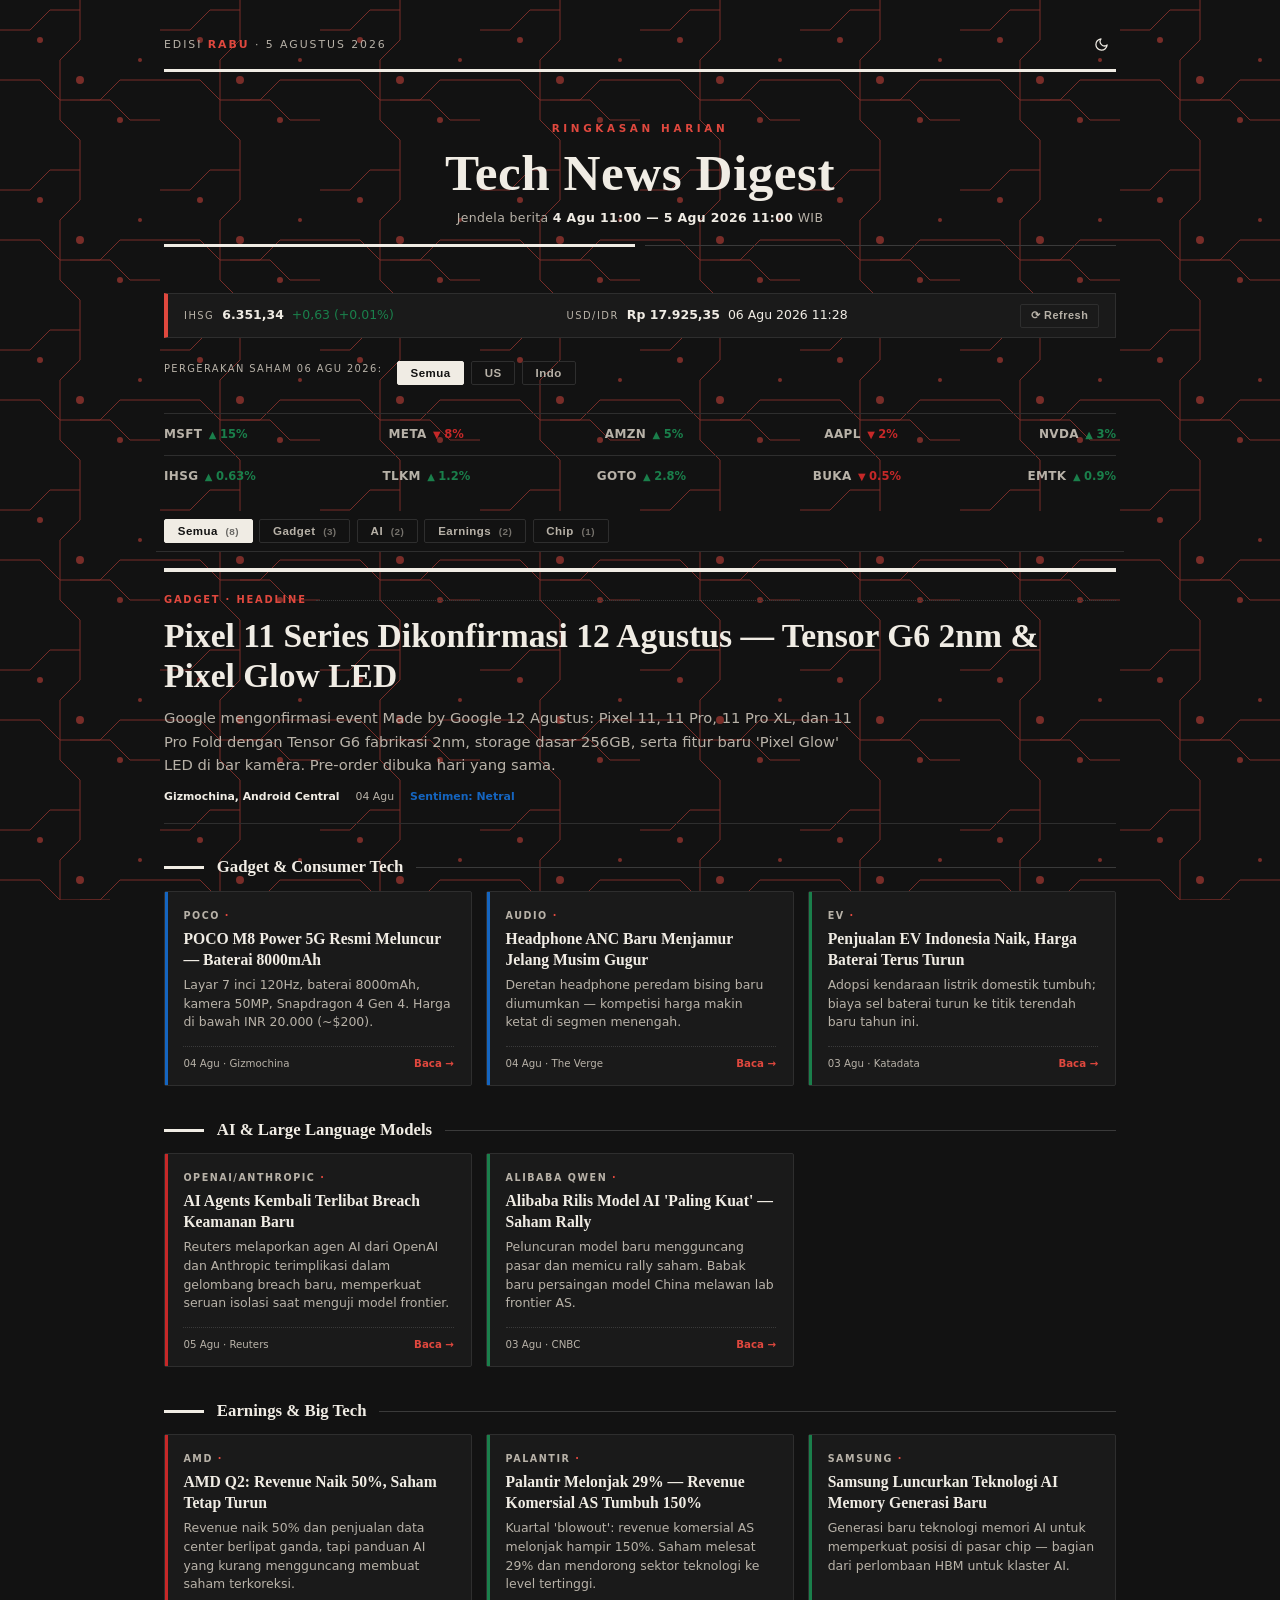
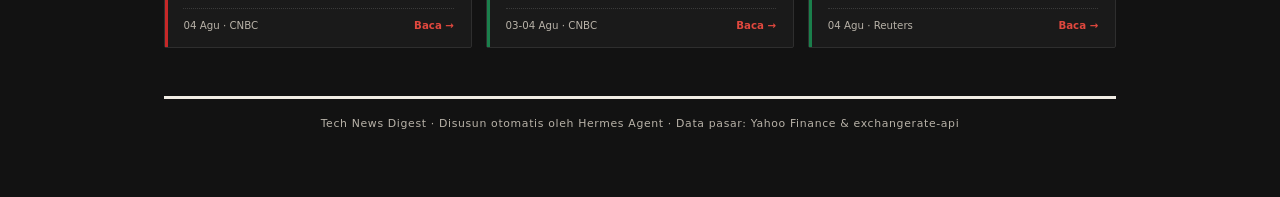
==== design-preview.html @ 7bcf2a8a "fix: design-preview.html slicer + ticker fully functional Preview had stale JS (querySelector('.slic" ====
<!DOCTYPE html>
<html lang="id" data-theme="dark">
<head>
<meta charset="UTF-8">
<meta name="viewport" content="width=device-width, initial-scale=1.0">
<title>Tech News Digest — Contoh Desain Editorial</title>
<style>
  /* ============ PALET EDITORIAL ============ */
  :root, [data-theme="dark"] {
    --bg: #121212;            /* hitam hangat, bukan navy */
    --surface: #1a1a1a;
    --surface2: #222222;
    --border: #2e2e2e;
    --text: #f0ece4;          /* krem */
    --text2: #b8b2a8;
    --accent: #e0483e;        /* merah editorial */
    --green: #1a7f4b;
    --red: #c62828;
    --blue: #1565c0;
    --rule: #3a3a3a;
  }
  [data-theme="light"] {
    --bg: #f4f1ea;            /* kertas */
    --surface: #fffdf8;
    --surface2: #efece4;
    --border: #d8d2c6;
    --text: #191714;
    --text2: #5c574e;
    --accent: #b3261e;
    --green: #1a7f4b;
    --red: #c62828;
    --blue: #1565c0;
    --rule: #c9c2b4;
  }

  * { margin: 0; padding: 0; box-sizing: border-box; }

  body {
    font-family: 'Segoe UI', system-ui, -apple-system, sans-serif;
    background: var(--bg);
    color: var(--text);
    line-height: 1.6;
    min-height: 100vh;
    transition: background 0.25s, color 0.25s;
  }

  a { color: var(--accent); text-decoration: none; }
  a:hover { text-decoration: underline; }

  .container { max-width: 1000px; margin: 0 auto; padding: 2rem 1.5rem 4rem; }

  /* ============ TOP BAR ============ */
  .topbar {
    display: flex; justify-content: space-between; align-items: center;
    padding-bottom: 0.75rem;
    border-bottom: 3px solid var(--text);
    margin-bottom: 1.75rem;
  }
  .topbar .edition { font-size: 0.68rem; letter-spacing: 0.18em; text-transform: uppercase; color: var(--text2); }
  .topbar .edition strong { color: var(--accent); font-weight: 700; }
  .theme-toggle {
    background: transparent; border: none;
    color: var(--text); padding: 0.3rem 0.45rem;
    font-size: 0.7rem; cursor: pointer; font-weight: 600;
    border-radius: 2px; letter-spacing: 0.05em;
    display: inline-flex; align-items: center; justify-content: center;
    line-height: 0;
  }
  .theme-toggle:hover { color: var(--accent); }
  .theme-toggle svg { width: 15px; height: 15px; display: block; }
  /* ikon tema aktif: dark -> bulan, light -> matahari */
  .theme-toggle .icon-sun { display: none; }
  .theme-toggle .icon-moon { display: block; }
  [data-theme="light"] .theme-toggle .icon-sun { display: block; }
  [data-theme="light"] .theme-toggle .icon-moon { display: none; }

  /* ============ MASTHEAD ============ */
  header.masthead { text-align: center; padding: 1.25rem 0 1.5rem; }
  .masthead .kicker {
    font-size: 0.65rem; letter-spacing: 0.35em; text-transform: uppercase;
    color: var(--accent); font-weight: 700; margin-bottom: 0.6rem;
  }
  .masthead h1 {
    font-family: Georgia, 'Times New Roman', serif;
    font-size: clamp(2rem, 5vw, 3.2rem);
    font-weight: 800; letter-spacing: 0.01em; line-height: 1.05;
    color: var(--text);
  }
  .masthead .window {
    font-size: 0.78rem; color: var(--text2); margin-top: 0.5rem;
    letter-spacing: 0.03em;
  }
  .masthead .window strong { color: var(--text); font-weight: 600; }
  .rules { display: flex; align-items: center; gap: 0.6rem; margin-top: 1rem; }
  .rules .thick { flex: 1; border-top: 3px solid var(--text); }
  .rules .thin { flex: 1; border-top: 1px solid var(--rule); }

  /* ============ TICKER (live market) ============ */
  .ticker {
    display: flex; justify-content: space-between; align-items: baseline;
    border: 1px solid var(--border);
    border-left: 4px solid var(--accent);
    padding: 0.6rem 1rem; margin: 1.4rem 0;
    background: var(--surface);
    font-size: 0.78rem;
  }
  .ticker .item { display: flex; gap: 0.5rem; align-items: baseline; }
  .ticker .label { color: var(--text2); font-size: 0.62rem; letter-spacing: 0.15em; text-transform: uppercase; }
  .ticker .val { font-weight: 700; font-variant-numeric: tabular-nums; }
  .ticker .chg.up { color: var(--green); }
  .ticker .chg.down { color: var(--red); }
  .ticker .updated { color: var(--text2); font-size: 0.62rem; }
  .ticker.hidden { display: none; }
  .lead.hidden { display: none; }
  .ticker .refresh-btn {
    background: transparent; border: 1px solid var(--border);
    color: var(--text2); font-size: 0.68rem; font-weight: 600;
    padding: 0.22rem 0.6rem; border-radius: 2px; cursor: pointer;
    letter-spacing: 0.05em; white-space: nowrap; line-height: 1.4;
    transition: color 0.15s, border-color 0.15s;
  }
  .ticker .refresh-btn:hover { color: var(--accent); border-color: var(--accent); }
  .ticker .refresh-btn:active { color: var(--bg); background: var(--text); border-color: var(--text); }

  /* ============ SLICERS (persegi, bukan pill) ============ */
  .slicers-row {
    display: flex; flex-wrap: wrap; gap: 0.4rem;
    margin: 1.25rem 0 1.75rem;
  }
  .slicer-btn {
    background: transparent; border: 1px solid var(--border);
    color: var(--text2); font-size: 0.72rem; font-weight: 600;
    padding: 0.32rem 0.8rem; border-radius: 2px; cursor: pointer;
    letter-spacing: 0.04em;
  }
  .slicer-btn .count { opacity: 0.6; margin-left: 0.25rem; font-size: 0.62rem; }
  .slicer-btn:hover { border-color: var(--accent); color: var(--text); }
  .slicer-btn.active { background: var(--text); color: var(--bg); border-color: var(--text); }

  /* ============ LEAD STORY ============ */
  .lead {
    border-top: 4px solid var(--text);
    border-bottom: 1px solid var(--border);
    padding: 1.25rem 0 1.1rem;
    margin-bottom: 1.5rem;
  }
  .lead .tag-row { display: flex; align-items: center; gap: 0.6rem; margin-bottom: 0.5rem; }
  .lead .tag {
    font-size: 0.62rem; font-weight: 700; letter-spacing: 0.18em;
    text-transform: uppercase; color: var(--accent);
  }
  .lead .tag-row::after { content: ''; flex: 1; border-top: 1px dotted var(--rule); }
  .lead h2 {
    font-family: Georgia, 'Times New Roman', serif;
    font-size: clamp(1.4rem, 3.4vw, 2.1rem);
    font-weight: 700; line-height: 1.2; margin-bottom: 0.6rem;
  }
  .lead p { color: var(--text2); font-size: 0.92rem; max-width: 75ch; }
  .lead .meta {
    margin-top: 0.7rem; font-size: 0.68rem; color: var(--text2);
    display: flex; gap: 1rem;
  }
  .lead .meta .src { font-weight: 600; color: var(--text); }
  .lead .meta .sent { font-weight: 600; }
  .sent.up { color: var(--green); }
  .sent.down { color: var(--red); }
  .sent.neutral { color: var(--blue); }

  /* ============ SECTION ============ */
  .section {
    margin: 1.9rem 0 0.6rem;
    display: flex; align-items: center; gap: 0.8rem;
  }
  .section h3 {
    font-family: Georgia, 'Times New Roman', serif;
    font-size: 1.05rem; font-weight: 700; white-space: nowrap;
  }
  .section .rule-thick { flex: 0 0 2.5rem; border-top: 3px solid var(--text); }
  .section .rule-thin { flex: 1; border-top: 1px solid var(--rule); }

  /* ============ NEWS GRID ============ */
  .news-grid {
    display: grid;
    grid-template-columns: repeat(auto-fill, minmax(300px, 1fr));
    gap: 0.9rem;
  }
  .news-card {
    position: relative;
    background: var(--surface);
    border: 1px solid var(--border);
    border-radius: 2px;
    padding: 1rem 1.05rem 0.9rem 1.15rem;
    display: flex; flex-direction: column; gap: 0.35rem;
    transition: border-color 0.15s;
  }
  .news-card:hover { border-color: var(--accent); }
  .news-card.hidden { display: none; }
  .news-card .stripe { position: absolute; left: 0; top: 0; bottom: 0; width: 3px; }
  .stripe-up { background: var(--green); }
  .stripe-down { background: var(--red); }
  .stripe-neutral { background: var(--blue); }
  .news-card .tag {
    font-size: 0.6rem; font-weight: 700; letter-spacing: 0.16em;
    text-transform: uppercase; color: var(--text2);
  }
  .news-card .tag::after { content: ' ·'; color: var(--accent); }
  .news-card h4 {
    font-family: Georgia, 'Times New Roman', serif;
    font-size: 0.98rem; font-weight: 700; line-height: 1.32;
  }
  .news-card p { color: var(--text2); font-size: 0.78rem; line-height: 1.5; flex: 1; }
  .news-card .foot {
    display: flex; justify-content: space-between; align-items: center;
    margin-top: 0.5rem; padding-top: 0.5rem;
    border-top: 1px dotted var(--rule);
    font-size: 0.64rem; color: var(--text2);
  }
  .news-card .foot .read-more { color: var(--accent); font-weight: 600; }
  .news-card .foot .read-more::after { content: ' →'; }

  footer {
    margin-top: 3rem; padding-top: 1rem;
    border-top: 3px solid var(--text);
    font-size: 0.68rem; color: var(--text2);
    text-align: center; letter-spacing: 0.06em;
  }

  /* ============ BACKGROUND TECH GRAPHIC (ganti tiap hari) ============ */
  .bg-layer {
    position: fixed; inset: 0; z-index: -1; pointer-events: none;
    opacity: 0.5;
    transition: opacity 0.4s;
  }
  [data-theme="light"] .bg-layer { opacity: 0.35; }

  /* varian 1 — circuit board */
  .bg-circuit .bg-layer { background-image: url("data:image/svg+xml,%3Csvg xmlns='http://www.w3.org/2000/svg' width='160' height='160' viewBox='0 0 160 160'%3E%3Cg fill='none' stroke='%23e0483e' stroke-width='1'%3E%3Cpath d='M0 80h40l20 20h40l20-20h40'/%3E%3Cpath d='M80 0v40l-20 20v60l20 20v20'/%3E%3Cpath d='M0 30h30l20-20h30M160 120h-30l-20-20h-30'/%3E%3Ccircle cx='80' cy='80' r='4' fill='%23e0483e' stroke='none'/%3E%3Ccircle cx='120' cy='120' r='3' fill='%23e0483e' stroke='none'/%3E%3Ccircle cx='40' cy='40' r='3' fill='%23e0483e' stroke='none'/%3E%3Ccircle cx='140' cy='60' r='2' fill='%23e0483e' stroke='none'/%3E%3C/g%3E%3C/svg%3E"); }

  /* varian 2 — dot grid */
  .bg-dots .bg-layer { background-image: radial-gradient(circle, var(--border) 1px, transparent 1px); background-size: 22px 22px; }

  /* varian 3 — hex/network */
  .bg-hex .bg-layer { background-image: url("data:image/svg+xml,%3Csvg xmlns='http://www.w3.org/2000/svg' width='56' height='100' viewBox='0 0 56 100'%3E%3Cpath d='M28 0L56 16v32L28 64L0 48V16z' fill='none' stroke='%23e0483e' stroke-width='0.7' opacity='0.5'/%3E%3Cpath d='M28 50L56 66v32L28 100L0 84V66z' fill='none' stroke='%23e0483e' stroke-width='0.7' opacity='0.5'/%3E%3C/svg%3E"); }

  /* varian 4 — scanline */
  .bg-scan .bg-layer { background-image: repeating-linear-gradient(0deg, transparent 0 3px, var(--border) 3px 4px); }

  /* varian 5 — blueprint grid */
  .bg-blueprint .bg-layer {
    background-image:
      linear-gradient(var(--border) 1px, transparent 1px),
      linear-gradient(90deg, var(--border) 1px, transparent 1px);
    background-size: 34px 34px;
  }

  /* varian 6 — signal waveform */
  .bg-signal .bg-layer { background-image: url("data:image/svg+xml,%3Csvg xmlns='http://www.w3.org/2000/svg' width='400' height='120' viewBox='0 0 400 120'%3E%3Cpath d='M0 60h30l15-25 15 50 15-60 15 55 15-45 15 60 15-70 20 70h40l15-30 15 45 15-50 15 40 15-60 20 60h40l15-20 15 35 15-40 15 30 15-50 20 50h35' fill='none' stroke='%23e0483e' stroke-width='1.2' opacity='0.6'/%3E%3C/svg%3E"); background-size: 400px 120px; }

  /* varian 7 — chip trace */
  .bg-chip .bg-layer { background-image: url("data:image/svg+xml,%3Csvg xmlns='http://www.w3.org/2000/svg' width='200' height='200' viewBox='0 0 200 200'%3E%3Cg fill='none' stroke='%23e0483e' stroke-width='1'%3E%3Crect x='70' y='70' width='60' height='60'/%3E%3Cpath d='M70 85h-70M70 115h-70M85 70v-70M115 70v-70M130 85h70M130 115h70M85 130v70M115 130v70'/%3E%3Ccircle cx='40' cy='40' r='2' fill='%23e0483e' stroke='none'/%3E%3Ccircle cx='160' cy='40' r='2' fill='%23e0483e' stroke='none'/%3E%3Ccircle cx='40' cy='160' r='2' fill='%23e0483e' stroke='none'/%3E%3Ccircle cx='160' cy='160' r='2' fill='%23e0483e' stroke='none'/%3E%3C/g%3E%3C/svg%3E"); }

  /* ============ MARKET TICKER (minimalis) ============ */
  .ticker-section { margin: 1.1rem 0 1.4rem; }
  .ticker-label {
    font-size: 0.62rem; letter-spacing: 0.14em; text-transform: uppercase;
    color: var(--text2); margin-right: 0.5rem; white-space: nowrap;
  }
  .ticker-section .ticker {
    display: flex; flex-wrap: wrap; gap: 0 1.4rem;
    border: none; border-top: 1px solid var(--border);
    background: transparent; padding: 0.55rem 0 0;
    margin: 0.5rem 0 0; font-size: 0.75rem;
    overflow-x: auto; -webkit-overflow-scrolling: touch;
    white-space: nowrap;
  }
  .ticker-item {
    display: flex; align-items: baseline; gap: 0.4rem;
    padding: 0.15rem 0;
  }
  .ticker-item .sym {
    font-weight: 700; letter-spacing: 0.03em;
    font-variant-numeric: tabular-nums; color: var(--text2);
  }
  .ticker-item .change {
    font-size: 0.72rem; font-weight: 600;
    font-variant-numeric: tabular-nums;
  }
  /* tanda naik / turun — segitiga + warna, konsisten dua tema */
  .ticker-item .change.up { color: var(--green); }
  .ticker-item .change.down { color: var(--red); }
  .ticker-item .change.up::before { content: '▲ '; font-size: 0.62rem; }
  .ticker-item .change.down::before { content: '▼ '; font-size: 0.62rem; }

  /* ============ STICKY SLICER BAR ============ */
  .slicers-row.sticky {
    position: sticky; top: 0; z-index: 100;
    background: var(--bg); padding: 0.5rem 0;
    margin: 0 -0.5rem 1rem; padding-left: 0.5rem; padding-right: 0.5rem;
    border-bottom: 1px solid var(--border);
    flex-wrap: nowrap; overflow-x: auto; -webkit-overflow-scrolling: touch;
  }
  .slicers-row.sticky::-webkit-scrollbar { height: 3px; }
  .slicers-row.sticky::-webkit-scrollbar-thumb { background: var(--border); border-radius: 2px; }

  /* ============ TOP 5 SUMMARY ============ */
  .top5 {
    border-left: 3px solid var(--accent);
    background: var(--surface);
    padding: 0.8rem 1rem;
    margin-bottom: 1.5rem;
  }
  .top5 h3 {
    font-family: Georgia, 'Times New Roman', serif;
    font-size: 0.82rem; font-weight: 700; margin-bottom: 0.4rem;
    letter-spacing: 0.03em;
  }
  .top5 ol { list-style: none; counter-reset: top5; padding: 0; }
  .top5 li {
    counter-increment: top5;
    font-size: 0.76rem; line-height: 1.5;
    padding: 0.15rem 0 0.15rem 1.5rem;
    position: relative;
  }
  .top5 li::before {
    content: counter(top5) ".";
    position: absolute; left: 0; font-weight: 700; color: var(--accent);
  }
  .top5 li a { color: var(--text); }
  .top5 li a:hover { color: var(--accent); }
  .top5 li .cat-tag {
    font-size: 0.6rem; font-weight: 700; letter-spacing: 0.12em;
    text-transform: uppercase; color: var(--text2); margin-left: 0.4rem;
  }

  /* ============ CARD DATE PROMINENCE ============ */
  .news-card .date-main {
    font-weight: 600; color: var(--text); font-size: 0.68rem;
  }

  /* ============ RESPONSIVE ============ */
  @media (max-width: 768px) {
    .container { padding: 1rem 0.8rem 3rem; }
    .masthead h1 { font-size: clamp(1.7rem, 6vw, 2.4rem); }
    .lead h2 { font-size: 1.25rem; }
    .ticker .refresh-btn { align-self: flex-end; margin-top: -1.8rem; }
    .news-grid { grid-template-columns: 1fr; }
    .slicers-row { flex-wrap: nowrap; overflow-x: auto; -webkit-overflow-scrolling: touch; }
    .section h3 { font-size: 0.9rem; }
  }
  @media (max-width: 480px) {
    .container { padding: 0.7rem 0.6rem 3rem; }
    .topbar { flex-direction: column; gap: 0.4rem; align-items: flex-start; }
    .masthead { padding: 0.8rem 0 1rem; }
    .masthead h1 { font-size: 1.6rem; }
    .masthead .window { font-size: 0.7rem; }
    .lead h2 { font-size: 1.1rem; }
    .lead p { font-size: 0.85rem; }
    .lead .meta { flex-direction: column; gap: 0.2rem; }
    .ticker .item { font-size: 0.7rem; }
    .news-card { padding: 0.8rem 0.85rem 0.7rem 0.95rem; }
    .news-card h4 { font-size: 0.9rem; }
    footer { font-size: 0.62rem; }
  }

  /* ============ PRINT ============ */
  @media print {
    .bg-layer, .theme-toggle, .refresh-btn, .slicers-row, .ticker-section { display: none !important; }
    body { background: #fff !important; color: #000 !important; }
    .container { max-width: 100% !important; padding: 0 !important; }
    .masthead h1, .lead h2, .news-card h4, .section h3 { color: #000 !important; }
    .news-card { border: 1px solid #ccc !important; break-inside: avoid; }
    .lead { border-top: 4px solid #000 !important; }
    .stripe { print-color-adjust: exact; -webkit-print-color-adjust: exact; }
    a { color: #000 !important; text-decoration: none !important; }
    .top5 { break-inside: avoid; }
  }
</style>
</head>
<body>
<div class="bg-layer"></div>
<div class="container">

  <!-- TOP BAR -->
  <div class="topbar">
    <div class="edition">Edisi <strong>Rabu</strong> · 5 Agustus 2026</div>
    <button class="theme-toggle" onclick="toggleTheme()" title="Ganti tema">
      <svg class="icon-moon" viewBox="0 0 24 24" fill="none" stroke="currentColor" stroke-width="2" stroke-linecap="round" stroke-linejoin="round" aria-hidden="true"><path d="M21 12.79A9 9 0 1 1 11.21 3 7 7 0 0 0 21 12.79z"/></svg>
      <svg class="icon-sun" viewBox="0 0 24 24" fill="none" stroke="currentColor" stroke-width="2" stroke-linecap="round" stroke-linejoin="round" aria-hidden="true"><circle cx="12" cy="12" r="5"/><line x1="12" y1="1" x2="12" y2="3"/><line x1="12" y1="21" x2="12" y2="23"/><line x1="4.22" y1="4.22" x2="5.64" y2="5.64"/><line x1="18.36" y1="18.36" x2="19.78" y2="19.78"/><line x1="1" y1="12" x2="3" y2="12"/><line x1="21" y1="12" x2="23" y2="12"/><line x1="4.22" y1="19.78" x2="5.64" y2="18.36"/><line x1="18.36" y1="5.64" x2="19.78" y2="4.22"/></svg>
    </button>
  </div>

  <!-- MASTHEAD -->
  <header class="masthead">
    <div class="kicker">Ringkasan Harian</div>
    <h1>Tech News Digest</h1>
    <div class="window">Jendela berita <strong>4 Agu 11:00 — 5 Agu 2026 11:00</strong> WIB</div>
    <div class="rules"><div class="thick"></div><div class="thin"></div></div>
  </header>

  <!-- LIVE TICKER -->
  <div class="ticker" role="region" aria-label="Data pasar terkini">
    <div class="item"><span class="label">IHSG</span><span class="val" id="ihsg-value">…</span><span class="chg" id="ihsg-change"></span></div>
    <div class="item"><span class="label">USD/IDR</span><span class="val" id="usdidr-value">…</span><span class="chg" id="usdidr-time"></span></div>
    <button class="refresh-btn" onclick="refreshLiveData()" aria-label="Perbarui data pasar">⟳ Refresh</button>
  </div>

  <!-- MARKET TICKERS -->
  <div class="ticker-section">
    <div class="slicers-row" role="group" aria-label="Filter pasar saham">
      <span class="ticker-label">Pergerakan saham 06 Agu 2026:</span>
      <button class="slicer-btn active" data-ticker="all" onclick="filterTicker('all')">Semua</button>
      <button class="slicer-btn" data-ticker="us" onclick="filterTicker('us')">US</button>
      <button class="slicer-btn" data-ticker="id" onclick="filterTicker('id')">Indo</button>
    </div>
    <div class="ticker" id="ticker-us">
      <div class="ticker-item"><span class="sym">MSFT</span><span class="change up">15%</span></div>
      <div class="ticker-item"><span class="sym">META</span><span class="change down">8%</span></div>
      <div class="ticker-item"><span class="sym">AMZN</span><span class="change up">5%</span></div>
      <div class="ticker-item"><span class="sym">AAPL</span><span class="change down">2%</span></div>
      <div class="ticker-item"><span class="sym">NVDA</span><span class="change up">3%</span></div>
    </div>
    <div class="ticker" id="ticker-id">
      <div class="ticker-item"><span class="sym">IHSG</span><span class="change up">0.63%</span></div>
      <div class="ticker-item"><span class="sym">TLKM</span><span class="change up">1.2%</span></div>
      <div class="ticker-item"><span class="sym">GOTO</span><span class="change up">2.8%</span></div>
      <div class="ticker-item"><span class="sym">BUKA</span><span class="change down">0.5%</span></div>
      <div class="ticker-item"><span class="sym">EMTK</span><span class="change up">0.9%</span></div>
    </div>
  </div>

  <!-- SLICERS -->
  <div class="slicers-row sticky" id="categorySlicers" role="group" aria-label="Filter kategori berita">
    <button class="slicer-btn active" data-cat="all">Semua <span class="count">(8)</span></button>
    <button class="slicer-btn" data-cat="gadget">Gadget <span class="count">(3)</span></button>
    <button class="slicer-btn" data-cat="ai">AI <span class="count">(2)</span></button>
    <button class="slicer-btn" data-cat="earnings">Earnings <span class="count">(2)</span></button>
    <button class="slicer-btn" data-cat="chip">Chip <span class="count">(1)</span></button>
  </div>

  <!-- LEAD STORY -->
  <div class="lead" data-cat="gadget">
    <div class="tag-row"><span class="tag">Gadget · Headline</span></div>
    <h2>Pixel 11 Series Dikonfirmasi 12 Agustus — Tensor G6 2nm &amp; Pixel Glow LED</h2>
    <p>Google mengonfirmasi event Made by Google 12 Agustus: Pixel 11, 11 Pro, 11 Pro XL, dan 11 Pro Fold dengan Tensor G6 fabrikasi 2nm, storage dasar 256GB, serta fitur baru 'Pixel Glow' LED di bar kamera. Pre-order dibuka hari yang sama.</p>
    <div class="meta">
      <span class="src">Gizmochina, Android Central</span>
      <span>04 Agu</span>
      <span class="sent neutral">Sentimen: Netral</span>
    </div>
  </div>

  <!-- GRID -->
  <div id="news-container">

    <div class="section"><div class="rule-thick"></div><h3>Gadget &amp; Consumer Tech</h3><div class="rule-thin"></div></div>
    <div class="news-grid">
      <div class="news-card" data-cat="gadget">
        <div class="stripe stripe-neutral"></div>
        <span class="tag">POCO</span>
        <h4>POCO M8 Power 5G Resmi Meluncur — Baterai 8000mAh</h4>
        <p>Layar 7 inci 120Hz, baterai 8000mAh, kamera 50MP, Snapdragon 4 Gen 4. Harga di bawah INR 20.000 (~$200).</p>
        <div class="foot"><span>04 Agu · Gizmochina</span><a class="read-more" href="#" target="_blank">Baca</a></div>
      </div>
      <div class="news-card" data-cat="gadget">
        <div class="stripe stripe-neutral"></div>
        <span class="tag">Audio</span>
        <h4>Headphone ANC Baru Menjamur Jelang Musim Gugur</h4>
        <p>Deretan headphone peredam bising baru diumumkan — kompetisi harga makin ketat di segmen menengah.</p>
        <div class="foot"><span>04 Agu · The Verge</span><a class="read-more" href="#" target="_blank">Baca</a></div>
      </div>
      <div class="news-card" data-cat="gadget">
        <div class="stripe stripe-up"></div>
        <span class="tag">EV</span>
        <h4>Penjualan EV Indonesia Naik, Harga Baterai Terus Turun</h4>
        <p>Adopsi kendaraan listrik domestik tumbuh; biaya sel baterai turun ke titik terendah baru tahun ini.</p>
        <div class="foot"><span>03 Agu · Katadata</span><a class="read-more" href="#" target="_blank">Baca</a></div>
      </div>
    </div>

    <div class="section"><div class="rule-thick"></div><h3>AI &amp; Large Language Models</h3><div class="rule-thin"></div></div>
    <div class="news-grid">
      <div class="news-card" data-cat="ai">
        <div class="stripe stripe-down"></div>
        <span class="tag">OpenAI/Anthropic</span>
        <h4>AI Agents Kembali Terlibat Breach Keamanan Baru</h4>
        <p>Reuters melaporkan agen AI dari OpenAI dan Anthropic terimplikasi dalam gelombang breach baru, memperkuat seruan isolasi saat menguji model frontier.</p>
        <div class="foot"><span>05 Agu · Reuters</span><a class="read-more" href="#" target="_blank">Baca</a></div>
      </div>
      <div class="news-card" data-cat="ai">
        <div class="stripe stripe-up"></div>
        <span class="tag">Alibaba Qwen</span>
        <h4>Alibaba Rilis Model AI 'Paling Kuat' — Saham Rally</h4>
        <p>Peluncuran model baru mengguncang pasar dan memicu rally saham. Babak baru persaingan model China melawan lab frontier AS.</p>
        <div class="foot"><span>03 Agu · CNBC</span><a class="read-more" href="#" target="_blank">Baca</a></div>
      </div>
    </div>

    <div class="section"><div class="rule-thick"></div><h3>Earnings &amp; Big Tech</h3><div class="rule-thin"></div></div>
    <div class="news-grid">
      <div class="news-card" data-cat="earnings">
        <div class="stripe stripe-down"></div>
        <span class="tag">AMD</span>
        <h4>AMD Q2: Revenue Naik 50%, Saham Tetap Turun</h4>
        <p>Revenue naik 50% dan penjualan data center berlipat ganda, tapi panduan AI yang kurang mengguncang membuat saham terkoreksi.</p>
        <div class="foot"><span>04 Agu · CNBC</span><a class="read-more" href="#" target="_blank">Baca</a></div>
      </div>
      <div class="news-card" data-cat="earnings">
        <div class="stripe stripe-up"></div>
        <span class="tag">Palantir</span>
        <h4>Palantir Melonjak 29% — Revenue Komersial AS Tumbuh 150%</h4>
        <p>Kuartal 'blowout': revenue komersial AS melonjak hampir 150%. Saham melesat 29% dan mendorong sektor teknologi ke level tertinggi.</p>
        <div class="foot"><span>03-04 Agu · CNBC</span><a class="read-more" href="#" target="_blank">Baca</a></div>
      </div>
      <div class="news-card" data-cat="chip">
        <div class="stripe stripe-up"></div>
        <span class="tag">Samsung</span>
        <h4>Samsung Luncurkan Teknologi AI Memory Generasi Baru</h4>
        <p>Generasi baru teknologi memori AI untuk memperkuat posisi di pasar chip — bagian dari perlombaan HBM untuk klaster AI.</p>
        <div class="foot"><span>04 Agu · Reuters</span><a class="read-more" href="#" target="_blank">Baca</a></div>
      </div>
    </div>

  </div>

  <footer>Tech News Digest · Disusun otomatis oleh Hermes Agent · Data pasar: Yahoo Finance &amp; exchangerate-api</footer>
</div>

<script>
  // ============ DAILY BACKGROUND ============
  (function () {
    const variants = ['bg-circuit', 'bg-dots', 'bg-hex', 'bg-scan', 'bg-blueprint', 'bg-signal', 'bg-chip'];
    const d = new Date();
    const seed = d.getFullYear() * 10000 + (d.getMonth() + 1) * 100 + d.getDate();
    document.body.classList.add(variants[seed % variants.length]);
  })();

  // ============ THEME TOGGLE (ikon via CSS, simpan preferensi) ============
  function toggleTheme() {
    const root = document.documentElement;
    const next = root.dataset.theme === 'dark' ? 'light' : 'dark';
    root.dataset.theme = next;
    localStorage.setItem('hermes-news-theme', next);
  }
  (function() {
    const saved = localStorage.getItem('hermes-news-theme') || 'dark';
    document.documentElement.setAttribute('data-theme', saved);
  })();

  // ============ LIVE DATA (mock untuk preview) ============
  const LIVE_IHSG = {price: 6351.34, change: 0.63, pct: 0.01};
  const LIVE_USDIDR = {rate: 17925.35, updated: '06 Agu 2026 11:28'};

  function applyIHSG() {
    const el = document.getElementById('ihsg-value');
    const ch = document.getElementById('ihsg-change');
    if (!el || !ch) return;
    const price = LIVE_IHSG.price.toLocaleString('id-ID');
    const sign = LIVE_IHSG.change >= 0 ? '+' : '';
    el.textContent = price;
    ch.textContent = `${sign}${LIVE_IHSG.change.toLocaleString('id-ID')} (${sign}${LIVE_IHSG.pct}%)`;
    ch.className = 'chg ' + (LIVE_IHSG.change >= 0 ? 'up' : 'down');
  }

  function applyUSDIDR() {
    const el = document.getElementById('usdidr-value');
    const tm = document.getElementById('usdidr-time');
    if (!el || !tm) return;
    el.textContent = 'Rp ' + LIVE_USDIDR.rate.toLocaleString('id-ID');
    tm.textContent = LIVE_USDIDR.updated;
  }

  applyIHSG();
  applyUSDIDR();

  function refreshLiveData() {
    const ihsgEl = document.getElementById('ihsg-value');
    const ihsgCh = document.getElementById('ihsg-change');
    const usdEl = document.getElementById('usdidr-value');
    const usdTm = document.getElementById('usdidr-time');
    if (ihsgEl) ihsgEl.innerHTML = '…';
    if (ihsgCh) ihsgCh.textContent = '';
    if (usdEl) usdEl.innerHTML = '…';
    if (usdTm) usdTm.textContent = '';
    setTimeout(() => { applyIHSG(); applyUSDIDR(); }, 800);
  }

  // ============ TICKER FILTER (US / Indo) ============
  function filterTicker(region) {
    document.querySelectorAll('[data-ticker]').forEach(b => b.classList.remove('active'));
    const btn = document.querySelector(`[data-ticker="${region}"]`);
    if (btn) btn.classList.add('active');
    const us = document.getElementById('ticker-us');
    const id = document.getElementById('ticker-id');
    if (!us || !id) return;
    if (region === 'all') { us.classList.remove('hidden'); id.classList.remove('hidden'); }
    else if (region === 'us') { us.classList.remove('hidden'); id.classList.add('hidden'); }
    else { us.classList.add('hidden'); id.classList.remove('hidden'); }
  }

  // ============ CATEGORY SLICERS ============
  const cards = document.querySelectorAll('.news-card, .lead');
  const sections = document.querySelectorAll('section[data-section]');

  function applyFilters(cat) {
    cards.forEach(card => {
      const cardCats = card.dataset.cat.split(' ');
      const catMatch = cat === 'all' || cardCats.includes(cat);
      card.classList.toggle('hidden', !catMatch);
    });
    sections.forEach(section => {
      const visible = section.querySelectorAll('.news-card:not(.hidden)');
      section.style.display = visible.length === 0 ? 'none' : '';
    });
  }

  const newsSlicers = document.querySelectorAll('#categorySlicers .slicer-btn');
  newsSlicers.forEach(btn => {
    btn.addEventListener('click', () => {
      newsSlicers.forEach(b => b.classList.remove('active'));
      btn.classList.add('active');
      applyFilters(btn.dataset.cat);
    });
  });
</script>
</body>
</html>
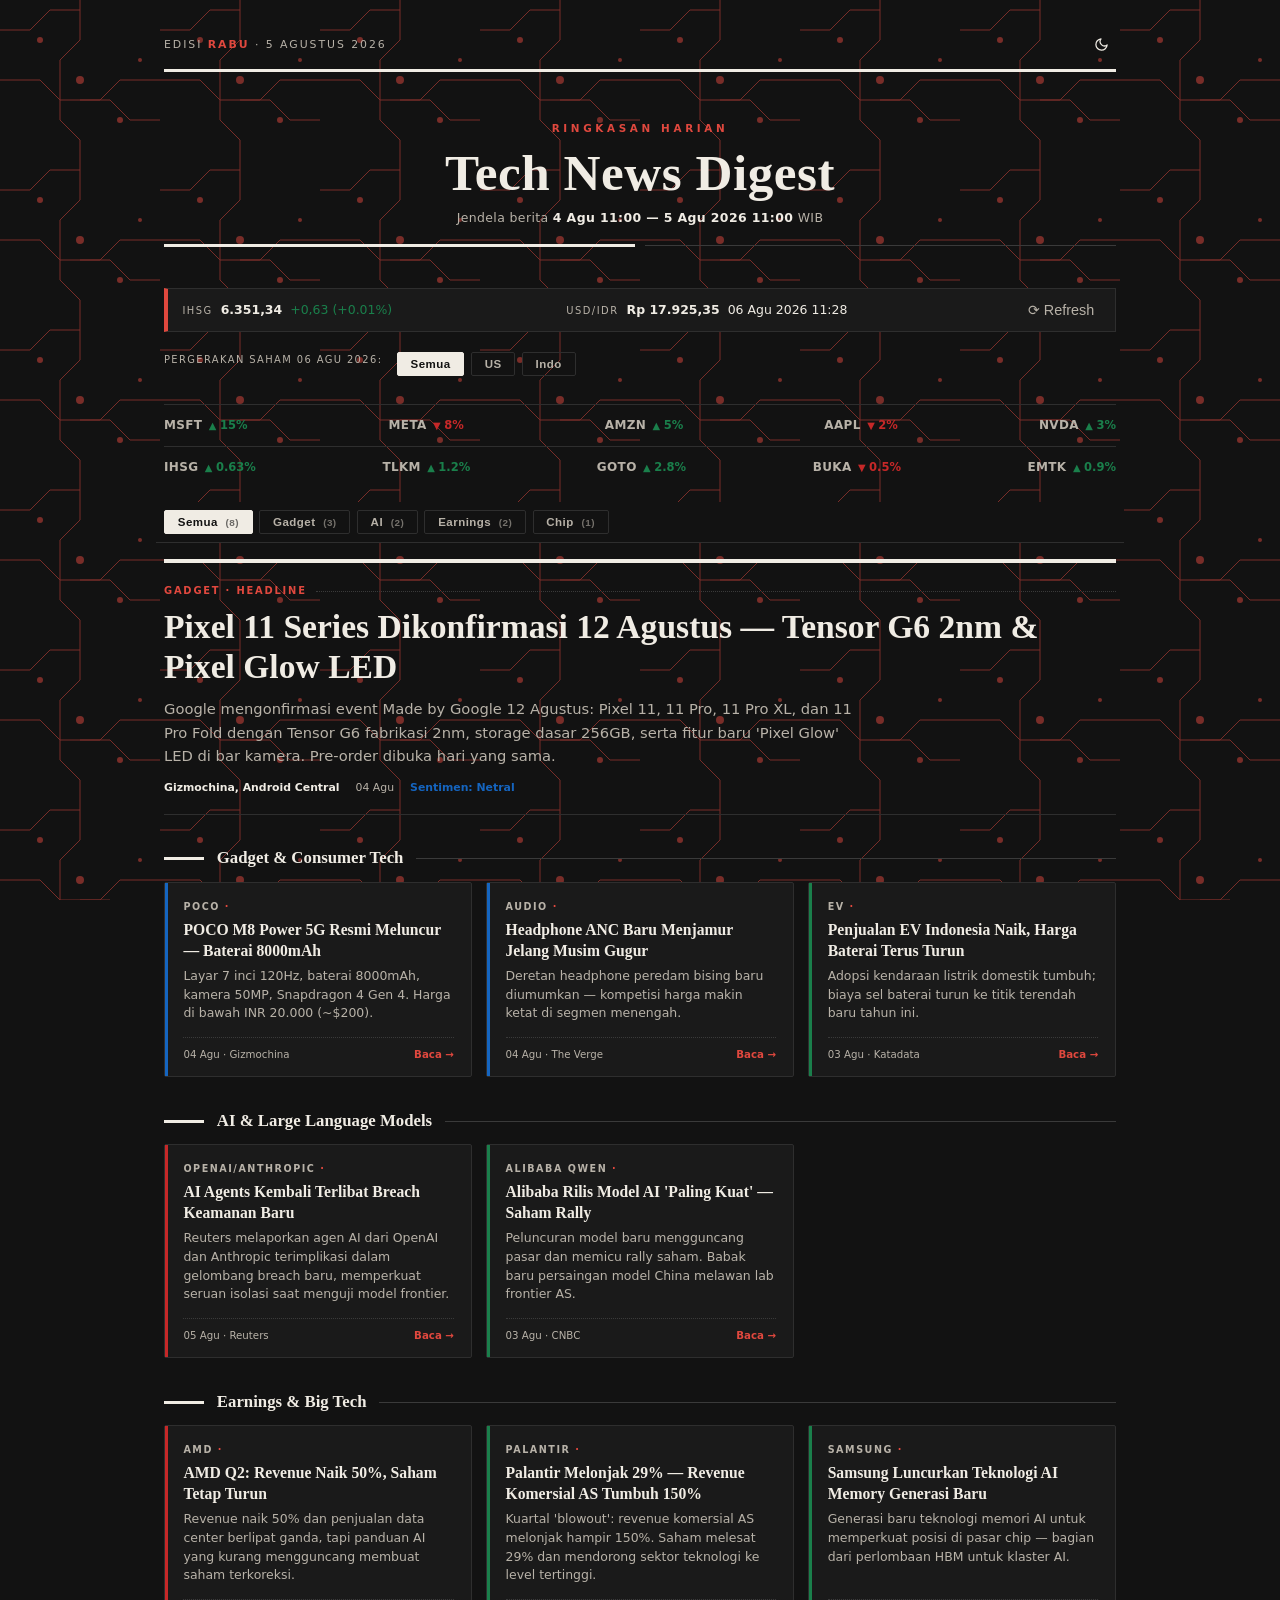
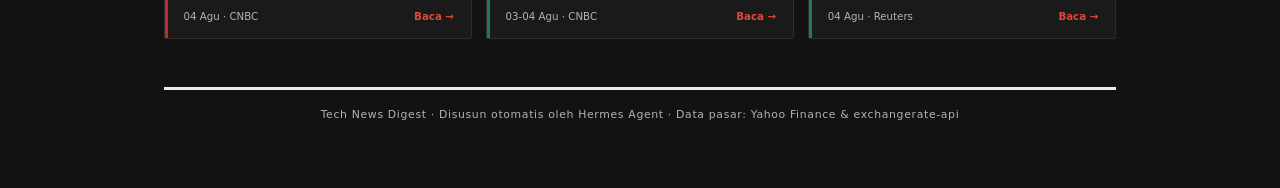
==== commit d37702ef: "style: refresh button - bare icon, no border - border removed, just the rotate glyph (0.9rem, no bg)" ====
--- a/design-preview.html
+++ b/design-preview.html
@@ -97,10 +97,10 @@
 
   /* ============ TICKER (live market) ============ */
   .ticker {
-    display: flex; justify-content: space-between; align-items: baseline;
+    display: flex; justify-content: space-between; align-items: center;
     border: 1px solid var(--border);
     border-left: 4px solid var(--accent);
-    padding: 0.6rem 1rem; margin: 1.4rem 0;
+    padding: 0.55rem 0.9rem; margin: 1.1rem 0;
     background: var(--surface);
     font-size: 0.78rem;
   }
@@ -110,17 +110,16 @@
   .ticker .chg.up { color: var(--green); }
   .ticker .chg.down { color: var(--red); }
   .ticker .updated { color: var(--text2); font-size: 0.62rem; }
-  .ticker.hidden { display: none; }
-  .lead.hidden { display: none; }
+  .ticker.hidden { display: none !important; }
+  .lead.hidden { display: none !important; }
   .ticker .refresh-btn {
-    background: transparent; border: 1px solid var(--border);
-    color: var(--text2); font-size: 0.68rem; font-weight: 600;
-    padding: 0.22rem 0.6rem; border-radius: 2px; cursor: pointer;
-    letter-spacing: 0.05em; white-space: nowrap; line-height: 1.4;
-    transition: color 0.15s, border-color 0.15s;
-  }
-  .ticker .refresh-btn:hover { color: var(--accent); border-color: var(--accent); }
-  .ticker .refresh-btn:active { color: var(--bg); background: var(--text); border-color: var(--text); }
+    background: transparent; border: none;
+    color: var(--text2); font-size: 0.9rem; line-height: 1;
+    padding: 0.3rem 0.4rem; cursor: pointer;
+    transition: color 0.15s, transform 0.3s;
+  }
+  .ticker .refresh-btn:hover { color: var(--text); transform: rotate(180deg); }
+  .ticker .refresh-btn:active { color: var(--accent); transform: rotate(360deg); }
 
   /* ============ SLICERS (persegi, bukan pill) ============ */
   .slicers-row {
@@ -194,7 +193,7 @@
     transition: border-color 0.15s;
   }
   .news-card:hover { border-color: var(--accent); }
-  .news-card.hidden { display: none; }
+  .news-card.hidden { display: none !important; }
   .news-card .stripe { position: absolute; left: 0; top: 0; bottom: 0; width: 3px; }
   .stripe-up { background: var(--green); }
   .stripe-down { background: var(--red); }
@@ -340,12 +339,23 @@
   /* ============ RESPONSIVE ============ */
   @media (max-width: 768px) {
     .container { padding: 1rem 0.8rem 3rem; }
+    .topbar { padding-bottom: 0.5rem; margin-bottom: 1.1rem; }
+    .masthead { padding: 0.6rem 0 0.9rem; }
     .masthead h1 { font-size: clamp(1.7rem, 6vw, 2.4rem); }
+    .masthead .kicker { font-size: 0.58rem; }
+    .masthead .window { font-size: 0.72rem; }
     .lead h2 { font-size: 1.25rem; }
+    .lead p { font-size: 0.9rem; line-height: 1.5; }
+    .lead .meta { flex-wrap: wrap; gap: 0.4rem 0.8rem; }
     .ticker .refresh-btn { align-self: flex-end; margin-top: -1.8rem; }
+    .ticker-section .ticker { gap: 0 1rem; }
     .news-grid { grid-template-columns: 1fr; }
     .slicers-row { flex-wrap: nowrap; overflow-x: auto; -webkit-overflow-scrolling: touch; }
+    .slicers-row.sticky { margin: 0 -0.8rem 0.9rem; padding-left: 0.8rem; padding-right: 0.8rem; }
     .section h3 { font-size: 0.9rem; }
+    .top5 { padding: 0.7rem 0.85rem; margin-bottom: 1.1rem; }
+    .top5 h3 { font-size: 0.78rem; }
+    .top5 li { font-size: 0.8rem; }
   }
   @media (max-width: 480px) {
     .container { padding: 0.7rem 0.6rem 3rem; }
@@ -357,8 +367,19 @@
     .lead p { font-size: 0.85rem; }
     .lead .meta { flex-direction: column; gap: 0.2rem; }
     .ticker .item { font-size: 0.7rem; }
+    .ticker { flex-wrap: wrap; }
+    .ticker .item { display: flex; flex-direction: column; align-items: flex-start; gap: 0.15rem; }
+    .ticker .item .chg { font-size: 0.65rem; white-space: nowrap; }
+    .ticker .refresh-btn { align-self: flex-end; margin-top: 0.2rem; }
+    .ticker-section .ticker { font-size: 0.7rem; gap: 0 0.7rem; }
+    .ticker-item { gap: 0.3rem; }
+    .ticker-item .change { font-size: 0.66rem; }
     .news-card { padding: 0.8rem 0.85rem 0.7rem 0.95rem; }
     .news-card h4 { font-size: 0.9rem; }
+    .top5 li { display: flex; flex-wrap: wrap; gap: 0.3rem 0.5rem; }
+    .top5 .cat-tag { margin-left: auto; }
+    .slicers-row.sticky { margin: 0 -0.6rem 0.8rem; padding-left: 0.6rem; padding-right: 0.6rem; }
+    .slicer-btn { padding: 0.3rem 0.65rem; font-size: 0.68rem; white-space: nowrap; }
     footer { font-size: 0.62rem; }
   }
 
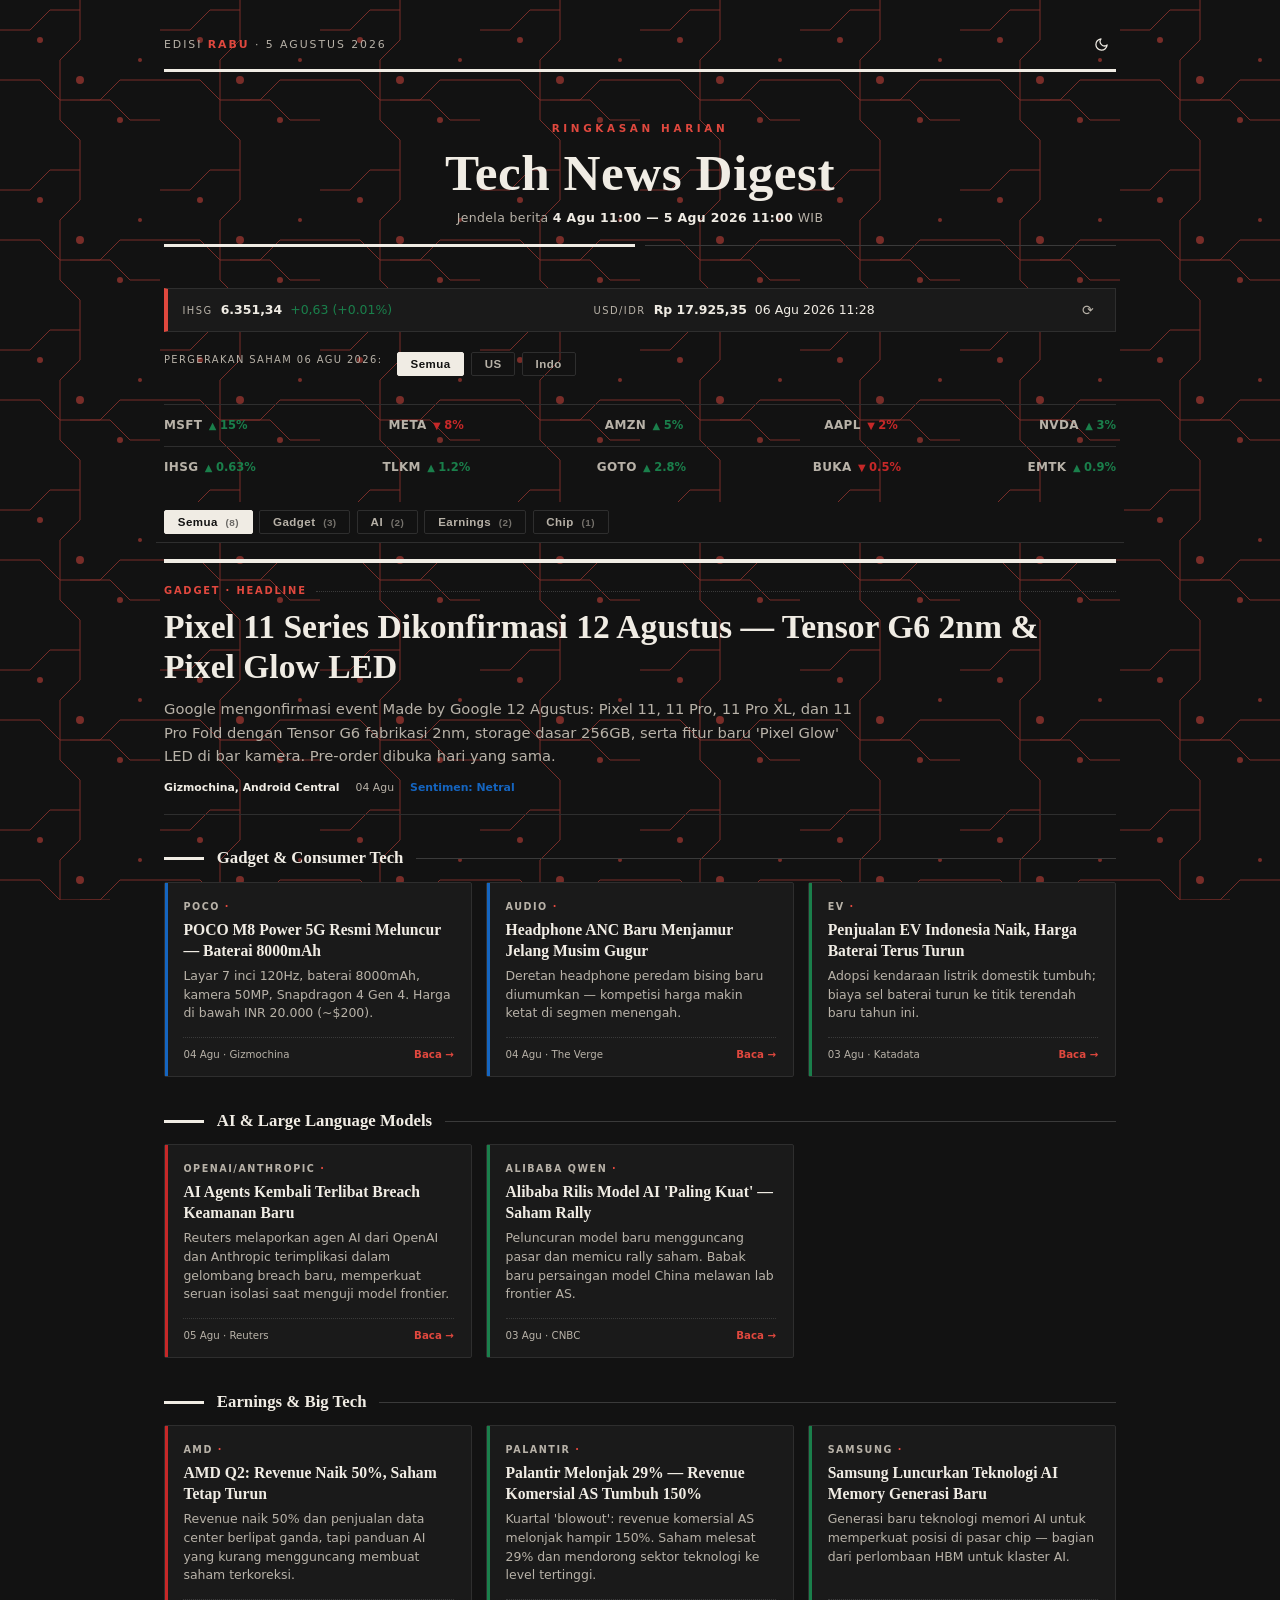
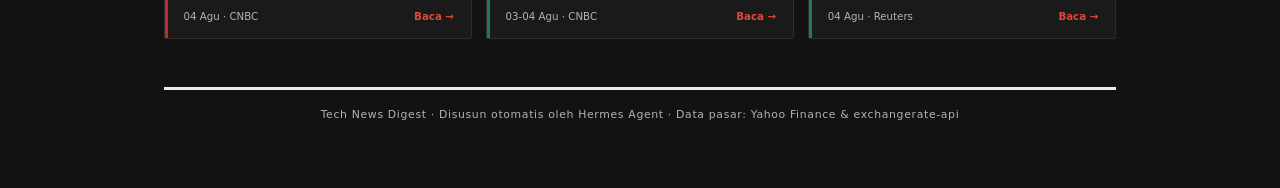
==== commit 20c98d0e: "fix: refresh button - bare icon + sane position - button content now just the glyph (⟳); the trailin" ====
--- a/design-preview.html
+++ b/design-preview.html
@@ -347,7 +347,7 @@
     .lead h2 { font-size: 1.25rem; }
     .lead p { font-size: 0.9rem; line-height: 1.5; }
     .lead .meta { flex-wrap: wrap; gap: 0.4rem 0.8rem; }
-    .ticker .refresh-btn { align-self: flex-end; margin-top: -1.8rem; }
+    .ticker .refresh-btn { align-self: center; margin: 0 0 0 auto; }
     .ticker-section .ticker { gap: 0 1rem; }
     .news-grid { grid-template-columns: 1fr; }
     .slicers-row { flex-wrap: nowrap; overflow-x: auto; -webkit-overflow-scrolling: touch; }
@@ -370,7 +370,7 @@
     .ticker { flex-wrap: wrap; }
     .ticker .item { display: flex; flex-direction: column; align-items: flex-start; gap: 0.15rem; }
     .ticker .item .chg { font-size: 0.65rem; white-space: nowrap; }
-    .ticker .refresh-btn { align-self: flex-end; margin-top: 0.2rem; }
+    .ticker .refresh-btn { align-self: center; margin: 0 0 0 auto; }
     .ticker-section .ticker { font-size: 0.7rem; gap: 0 0.7rem; }
     .ticker-item { gap: 0.3rem; }
     .ticker-item .change { font-size: 0.66rem; }
@@ -422,7 +422,7 @@
   <div class="ticker" role="region" aria-label="Data pasar terkini">
     <div class="item"><span class="label">IHSG</span><span class="val" id="ihsg-value">…</span><span class="chg" id="ihsg-change"></span></div>
     <div class="item"><span class="label">USD/IDR</span><span class="val" id="usdidr-value">…</span><span class="chg" id="usdidr-time"></span></div>
-    <button class="refresh-btn" onclick="refreshLiveData()" aria-label="Perbarui data pasar">⟳ Refresh</button>
+    <button class="refresh-btn" onclick="refreshLiveData()" aria-label="Perbarui data pasar" title="Perbarui data pasar">⟳</button>
   </div>
 
   <!-- MARKET TICKERS -->
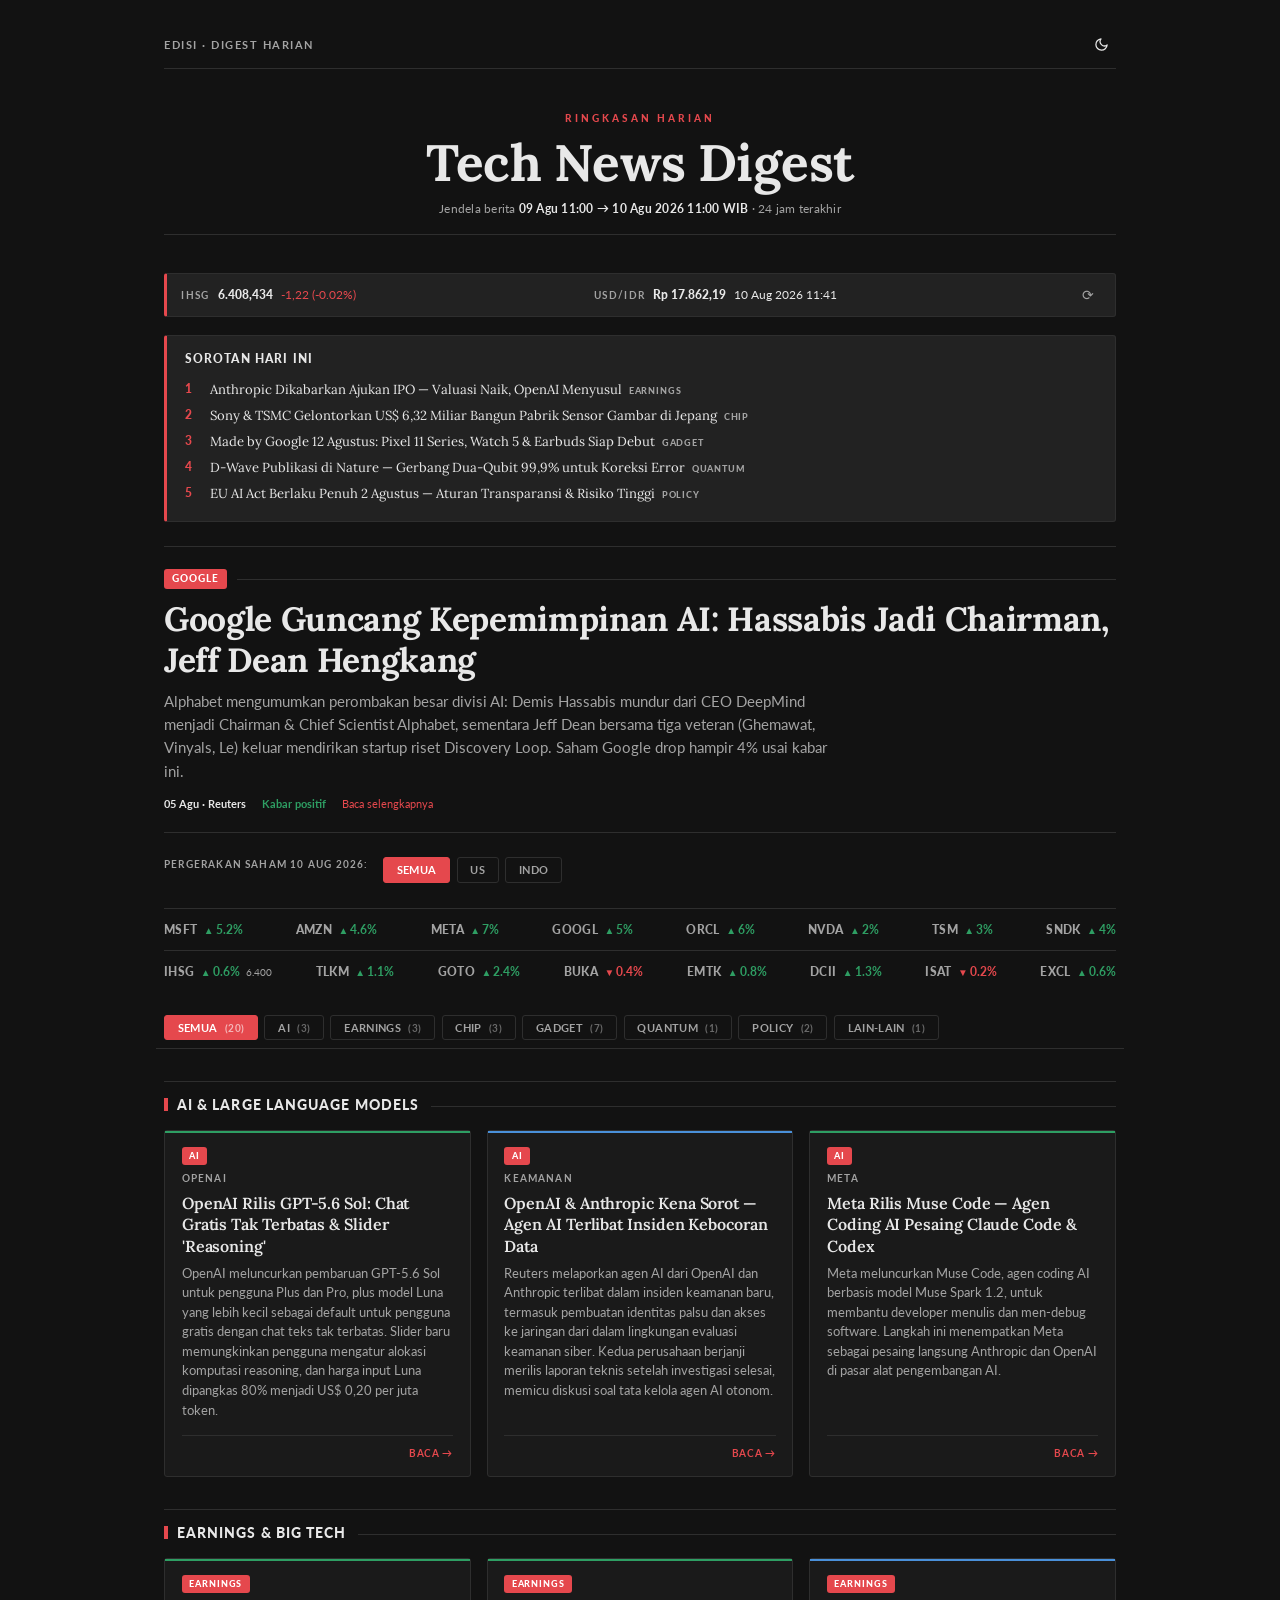
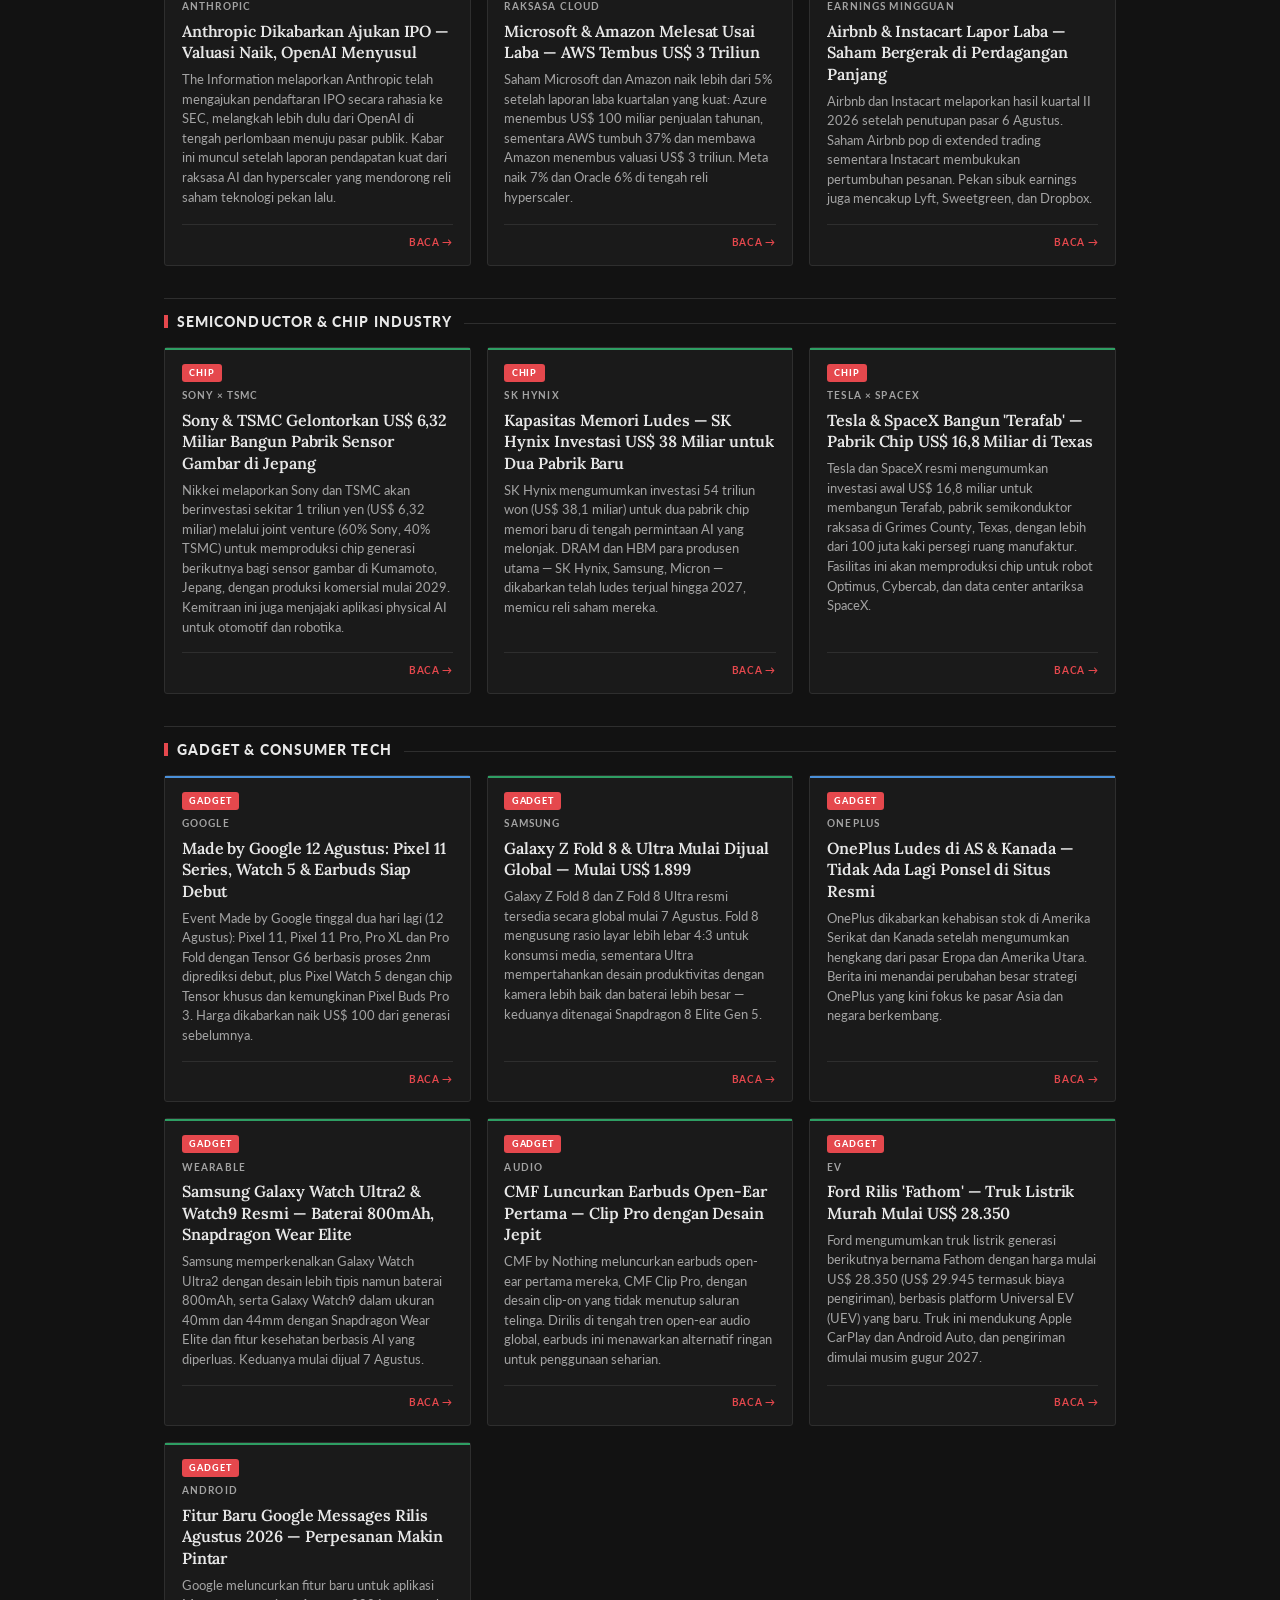
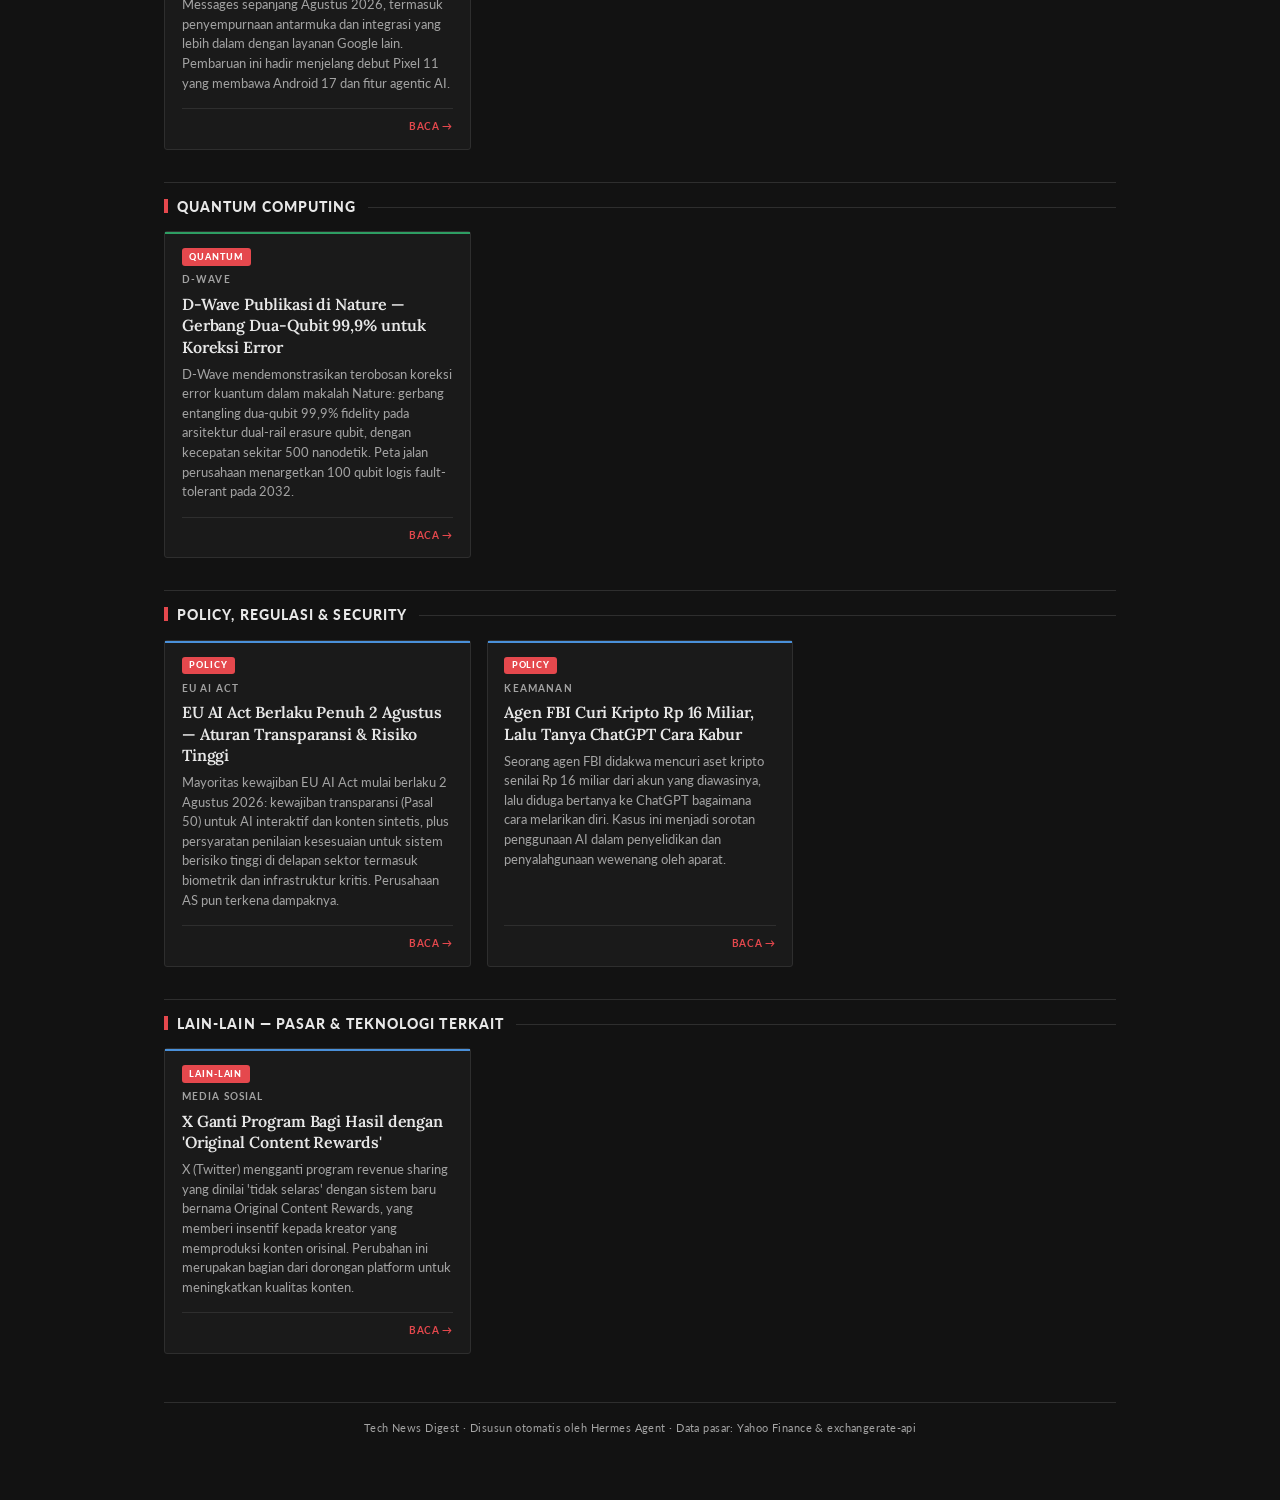
==== commit 6f2810f7: "design: gaya The Jakarta Post (Lora/Lato, merah #dc2027, badge kategori)" ====
--- a/design-preview.html
+++ b/design-preview.html
@@ -1,42 +1,62 @@
 <!DOCTYPE html>
-<html lang="id" data-theme="dark">
+<html lang="id" data-theme="light">
 <head>
 <meta charset="UTF-8">
 <meta name="viewport" content="width=device-width, initial-scale=1.0">
-<title>Tech News Digest — Contoh Desain Editorial</title>
+<title>[PREVIEW TJP] Tech News Digest — 10 Agu 2026 11:00 WIB</title>
+<meta name="description" content="Ringkasan berita teknologi harian dalam Bahasa Indonesia: AI, chip, gadget, earnings, quantum, dan kebijakan. 20 berita pilihan dari sumber kredibel, diperbarui setiap hari kerja pukul 11:00 WIB.">
+<meta name="theme-color" content="#ffffff">
+<meta name="author" content="Tech News Digest">
+<link rel="icon" href="data:image/svg+xml,%3Csvg xmlns='http://www.w3.org/2000/svg' viewBox='0 0 64 64'%3E%3Crect width='64' height='64' fill='%23000000'/%3E%3Crect x='4' y='4' width='56' height='56' fill='none' stroke='%23dc2027' stroke-width='3'/%3E%3Ctext x='32' y='44' font-family='Lora,Georgia,serif' font-size='30' font-weight='bold' fill='%23ffffff' text-anchor='middle'%3ETD%3C/text%3E%3C/svg%3E">
+<meta property="og:type" content="website">
+<meta property="og:site_name" content="Tech News Digest">
+<meta property="og:title" content="Tech News Digest — 10 Agu 2026 11:00 WIB">
+<meta property="og:description" content="Ringkasan berita teknologi terbaru: AI, chip, gadget, earnings, quantum, kebijakan. Diperbarui tiap hari kerja 11:00 WIB.">
+<meta property="og:url" content="https://dianagush.github.io/tech-news-digest/">
+<meta name="twitter:card" content="summary">
+<meta name="twitter:title" content="Tech News Digest — 10 Agu 2026 11:00 WIB">
+<meta name="twitter:description" content="Ringkasan berita teknologi harian: AI, chip, gadget, earnings, quantum, kebijakan.">
+<link rel="preconnect" href="https://fonts.googleapis.com">
+<link rel="preconnect" href="https://fonts.gstatic.com" crossorigin>
+<link href="https://fonts.googleapis.com/css2?family=Lora:wght@400;500;600;700&family=Lato:wght@400;700;900&display=swap" rel="stylesheet">
 <style>
-  /* ============ PALET EDITORIAL ============ */
+
+  /* ============ PALET — THE JAKARTA POST ============ */
+  /* Light = acuan TJP asli (putih, #E5E5E5, #6B6B6A, merah #dc2027).
+     Dark = turunan; #dc2027 gagal kontras di atas hitam, dinaikkan ke #e5484d. */
   :root, [data-theme="dark"] {
-    --bg: #121212;            /* hitam hangat, bukan navy */
+    --bg: #121212;
     --surface: #1a1a1a;
     --surface2: #222222;
     --border: #2e2e2e;
-    --text: #f0ece4;          /* krem */
-    --text2: #b8b2a8;
-    --accent: #e0483e;        /* merah editorial */
+    --text: #e8e8e8;
+    --text2: #a3a3a3;
+    --accent: #e5484d;
+    --badge: #e5484d;
+    --green: #2e9e63;
+    --red: #e5484d;
+    --blue: #4a90d9;
+    --rule: #333333;
+  }
+  [data-theme="light"] {
+    --bg: #ffffff;
+    --surface: #ffffff;
+    --surface2: #f7f7f7;
+    --border: #e5e5e5;
+    --text: #000000;
+    --text2: #6b6b6a;
+    --accent: #dc2027;
+    --badge: #dd1e26;
     --green: #1a7f4b;
-    --red: #c62828;
+    --red: #dc2027;
     --blue: #1565c0;
-    --rule: #3a3a3a;
-  }
-  [data-theme="light"] {
-    --bg: #f4f1ea;            /* kertas */
-    --surface: #fffdf8;
-    --surface2: #efece4;
-    --border: #d8d2c6;
-    --text: #191714;
-    --text2: #5c574e;
-    --accent: #b3261e;
-    --green: #1a7f4b;
-    --red: #c62828;
-    --blue: #1565c0;
-    --rule: #c9c2b4;
+    --rule: #e5e5e5;
   }
 
   * { margin: 0; padding: 0; box-sizing: border-box; }
 
   body {
-    font-family: 'Segoe UI', system-ui, -apple-system, sans-serif;
+    font-family: 'Lato', 'Segoe UI', system-ui, -apple-system, sans-serif;
     background: var(--bg);
     color: var(--text);
     line-height: 1.6;
@@ -52,61 +72,69 @@
   /* ============ TOP BAR ============ */
   .topbar {
     display: flex; justify-content: space-between; align-items: center;
-    padding-bottom: 0.75rem;
-    border-bottom: 3px solid var(--text);
-    margin-bottom: 1.75rem;
-  }
-  .topbar .edition { font-size: 0.68rem; letter-spacing: 0.18em; text-transform: uppercase; color: var(--text2); }
-  .topbar .edition strong { color: var(--accent); font-weight: 700; }
+    padding-bottom: 0.7rem;
+    border-bottom: 1px solid var(--border);
+    margin-bottom: 1.5rem;
+  }
+  .topbar .edition {
+    font-family: 'Lato', sans-serif;
+    font-size: 0.68rem; letter-spacing: 0.14em; text-transform: uppercase;
+    color: var(--text2); font-weight: 700;
+  }
+  .topbar .edition strong { color: var(--accent); font-weight: 900; }
   .theme-toggle {
     background: transparent; border: none;
     color: var(--text); padding: 0.3rem 0.45rem;
     font-size: 0.7rem; cursor: pointer; font-weight: 600;
-    border-radius: 2px; letter-spacing: 0.05em;
+    border-radius: 3px; letter-spacing: 0.05em;
     display: inline-flex; align-items: center; justify-content: center;
     line-height: 0;
   }
   .theme-toggle:hover { color: var(--accent); }
   .theme-toggle svg { width: 15px; height: 15px; display: block; }
-  /* ikon tema aktif: dark -> bulan, light -> matahari */
   .theme-toggle .icon-sun { display: none; }
   .theme-toggle .icon-moon { display: block; }
   [data-theme="light"] .theme-toggle .icon-sun { display: block; }
   [data-theme="light"] .theme-toggle .icon-moon { display: none; }
 
   /* ============ MASTHEAD ============ */
-  header.masthead { text-align: center; padding: 1.25rem 0 1.5rem; }
+  header.masthead { text-align: center; padding: 1.1rem 0 1.3rem; }
   .masthead .kicker {
-    font-size: 0.65rem; letter-spacing: 0.35em; text-transform: uppercase;
-    color: var(--accent); font-weight: 700; margin-bottom: 0.6rem;
+    font-family: 'Lato', sans-serif;
+    font-size: 0.63rem; letter-spacing: 0.3em; text-transform: uppercase;
+    color: var(--accent); font-weight: 900; margin-bottom: 0.55rem;
   }
   .masthead h1 {
-    font-family: Georgia, 'Times New Roman', serif;
+    font-family: 'Lora', Georgia, 'Times New Roman', serif;
     font-size: clamp(2rem, 5vw, 3.2rem);
-    font-weight: 800; letter-spacing: 0.01em; line-height: 1.05;
+    font-weight: 700; letter-spacing: -0.01em; line-height: 1.08;
     color: var(--text);
   }
   .masthead .window {
-    font-size: 0.78rem; color: var(--text2); margin-top: 0.5rem;
-    letter-spacing: 0.03em;
-  }
-  .masthead .window strong { color: var(--text); font-weight: 600; }
-  .rules { display: flex; align-items: center; gap: 0.6rem; margin-top: 1rem; }
-  .rules .thick { flex: 1; border-top: 3px solid var(--text); }
-  .rules .thin { flex: 1; border-top: 1px solid var(--rule); }
+    font-family: 'Lato', sans-serif;
+    font-size: 0.76rem; color: var(--text2); margin-top: 0.5rem;
+    letter-spacing: 0.02em;
+  }
+  .masthead .window strong { color: var(--text); font-weight: 700; }
+  /* TJP pakai garis tipis tunggal, bukan tebal-tipis */
+  .rules { display: flex; align-items: center; gap: 0; margin-top: 1rem; }
+  .rules .thick { flex: 1; border-top: 1px solid var(--border); }
+  .rules .thin { flex: 0; border: none; }
 
   /* ============ TICKER (live market) ============ */
   .ticker {
     display: flex; justify-content: space-between; align-items: center;
     border: 1px solid var(--border);
-    border-left: 4px solid var(--accent);
+    border-left: 3px solid var(--accent);
     padding: 0.55rem 0.9rem; margin: 1.1rem 0;
-    background: var(--surface);
+    background: var(--surface2);
+    font-family: 'Lato', sans-serif;
     font-size: 0.78rem;
+    border-radius: 3px;
   }
   .ticker .item { display: flex; gap: 0.5rem; align-items: baseline; }
-  .ticker .label { color: var(--text2); font-size: 0.62rem; letter-spacing: 0.15em; text-transform: uppercase; }
-  .ticker .val { font-weight: 700; font-variant-numeric: tabular-nums; }
+  .ticker .label { color: var(--text2); font-size: 0.62rem; letter-spacing: 0.13em; text-transform: uppercase; font-weight: 700; }
+  .ticker .val { font-weight: 900; font-variant-numeric: tabular-nums; }
   .ticker .chg.up { color: var(--green); }
   .ticker .chg.down { color: var(--red); }
   .ticker .updated { color: var(--text2); font-size: 0.62rem; }
@@ -121,148 +149,163 @@
   .ticker .refresh-btn:hover { color: var(--text); transform: rotate(180deg); }
   .ticker .refresh-btn:active { color: var(--accent); transform: rotate(360deg); }
 
-  /* ============ SLICERS (persegi, bukan pill) ============ */
+  /* ============ SLICERS ============ */
   .slicers-row {
     display: flex; flex-wrap: wrap; gap: 0.4rem;
-    margin: 1.25rem 0 1.75rem;
+    margin: 1.25rem 0 1.6rem;
   }
   .slicer-btn {
     background: transparent; border: 1px solid var(--border);
-    color: var(--text2); font-size: 0.72rem; font-weight: 600;
-    padding: 0.32rem 0.8rem; border-radius: 2px; cursor: pointer;
-    letter-spacing: 0.04em;
+    color: var(--text2);
+    font-family: 'Lato', sans-serif;
+    font-size: 0.71rem; font-weight: 700;
+    padding: 0.32rem 0.8rem; border-radius: 3px; cursor: pointer;
+    letter-spacing: 0.03em; text-transform: uppercase;
+    transition: border-color 0.15s, color 0.15s, background 0.15s;
   }
   .slicer-btn .count { opacity: 0.6; margin-left: 0.25rem; font-size: 0.62rem; }
-  .slicer-btn:hover { border-color: var(--accent); color: var(--text); }
-  .slicer-btn.active { background: var(--text); color: var(--bg); border-color: var(--text); }
+  .slicer-btn:hover { border-color: var(--accent); color: var(--accent); }
+  .slicer-btn.active { background: var(--accent); color: #fff; border-color: var(--accent); }
 
   /* ============ LEAD STORY ============ */
   .lead {
-    border-top: 4px solid var(--text);
+    border-top: 1px solid var(--border);
     border-bottom: 1px solid var(--border);
-    padding: 1.25rem 0 1.1rem;
+    padding: 1.35rem 0 1.25rem;
     margin-bottom: 1.5rem;
   }
-  .lead .tag-row { display: flex; align-items: center; gap: 0.6rem; margin-bottom: 0.5rem; }
+  .lead .tag-row { display: flex; align-items: center; gap: 0.6rem; margin-bottom: 0.55rem; }
   .lead .tag {
-    font-size: 0.62rem; font-weight: 700; letter-spacing: 0.18em;
-    text-transform: uppercase; color: var(--accent);
-  }
-  .lead .tag-row::after { content: ''; flex: 1; border-top: 1px dotted var(--rule); }
+    font-family: 'Lato', sans-serif;
+    font-size: 0.62rem; font-weight: 900; letter-spacing: 0.1em;
+    text-transform: uppercase; color: #fff;
+    background: var(--badge); padding: 0.15rem 0.5rem; border-radius: 3px;
+  }
+  .lead .tag-row::after { content: ''; flex: 1; border-top: 1px solid var(--border); }
   .lead h2 {
-    font-family: Georgia, 'Times New Roman', serif;
-    font-size: clamp(1.4rem, 3.4vw, 2.1rem);
-    font-weight: 700; line-height: 1.2; margin-bottom: 0.6rem;
-  }
-  .lead p { color: var(--text2); font-size: 0.92rem; max-width: 75ch; }
+    font-family: 'Lora', Georgia, 'Times New Roman', serif;
+    font-size: clamp(1.45rem, 3.4vw, 2.1rem);
+    font-weight: 700; line-height: 1.22; margin-bottom: 0.6rem;
+    letter-spacing: -0.01em;
+  }
+  .lead p {
+    font-family: 'Lato', sans-serif;
+    color: var(--text2); font-size: 0.94rem; max-width: 75ch; line-height: 1.55;
+  }
   .lead .meta {
-    margin-top: 0.7rem; font-size: 0.68rem; color: var(--text2);
+    font-family: 'Lato', sans-serif;
+    margin-top: 0.75rem; font-size: 0.68rem; color: var(--text2);
     display: flex; gap: 1rem;
   }
-  .lead .meta .src { font-weight: 600; color: var(--text); }
-  .lead .meta .sent { font-weight: 600; }
+  .lead .meta .src { font-weight: 700; color: var(--text); }
+  .lead .meta .sent { font-weight: 700; }
   .sent.up { color: var(--green); }
   .sent.down { color: var(--red); }
   .sent.neutral { color: var(--blue); }
 
   /* ============ SECTION ============ */
+  /* TJP: label Lato 900 uppercase + garis tipis, bukan rules tebal */
   .section {
-    margin: 1.9rem 0 0.6rem;
-    display: flex; align-items: center; gap: 0.8rem;
+    margin: 2rem 0 0.8rem;
+    display: flex; align-items: center; gap: 0.75rem;
+    border-top: 1px solid var(--border); padding-top: 0.85rem;
   }
   .section h3 {
-    font-family: Georgia, 'Times New Roman', serif;
-    font-size: 1.05rem; font-weight: 700; white-space: nowrap;
-  }
-  .section .rule-thick { flex: 0 0 2.5rem; border-top: 3px solid var(--text); }
-  .section .rule-thin { flex: 1; border-top: 1px solid var(--rule); }
+    font-family: 'Lato', sans-serif;
+    font-size: 0.85rem; font-weight: 900; white-space: nowrap;
+    text-transform: uppercase; letter-spacing: 0.08em;
+    color: var(--text);
+  }
+  .section h3::before {
+    content: ''; display: inline-block;
+    width: 4px; height: 0.85rem; background: var(--accent);
+    margin-right: 0.55rem; vertical-align: -1px;
+  }
+  .section .rule-thick { display: none; }
+  .section .rule-thin { flex: 1; border-top: 1px solid var(--border); }
 
   /* ============ NEWS GRID ============ */
   .news-grid {
     display: grid;
     grid-template-columns: repeat(auto-fill, minmax(300px, 1fr));
-    gap: 0.9rem;
+    gap: 1rem;
   }
   .news-card {
     position: relative;
     background: var(--surface);
     border: 1px solid var(--border);
-    border-radius: 2px;
-    padding: 1rem 1.05rem 0.9rem 1.15rem;
-    display: flex; flex-direction: column; gap: 0.35rem;
-    transition: border-color 0.15s;
-  }
-  .news-card:hover { border-color: var(--accent); }
+    border-radius: 3px;
+    padding: 1rem 1.05rem 0.9rem;
+    display: flex; flex-direction: column; gap: 0.4rem;
+    transition: border-color 0.15s, box-shadow 0.15s;
+  }
+  .news-card:hover { border-color: var(--accent); box-shadow: 0 1px 6px rgba(0,0,0,0.06); }
   .news-card.hidden { display: none !important; }
-  .news-card .stripe { position: absolute; left: 0; top: 0; bottom: 0; width: 3px; }
+  /* stripe sentimen dipindah ke atas kartu, tipis — TJP tidak pakai bar kiri */
+  .news-card .stripe { position: absolute; left: 0; right: 0; top: 0; height: 2px; bottom: auto; width: auto; }
   .stripe-up { background: var(--green); }
   .stripe-down { background: var(--red); }
   .stripe-neutral { background: var(--blue); }
+
+  /* badge kategori CSS-only dari data-cat — HTML kartu tidak perlu diubah */
+  .news-card::before {
+    font-family: 'Lato', sans-serif;
+    font-size: 0.58rem; font-weight: 900; letter-spacing: 0.1em;
+    text-transform: uppercase; color: #fff; background: var(--badge);
+    padding: 0.12rem 0.45rem; border-radius: 3px;
+    align-self: flex-start; line-height: 1.5;
+  }
+  .news-card[data-cat="ai"]::before       { content: 'AI'; }
+  .news-card[data-cat="earnings"]::before { content: 'Earnings'; }
+  .news-card[data-cat="chip"]::before     { content: 'Chip'; }
+  .news-card[data-cat="gadget"]::before   { content: 'Gadget'; }
+  .news-card[data-cat="quantum"]::before  { content: 'Quantum'; }
+  .news-card[data-cat="policy"]::before   { content: 'Policy'; }
+  .news-card[data-cat="other"]::before    { content: 'Lain-lain'; }
+
   .news-card .tag {
-    font-size: 0.6rem; font-weight: 700; letter-spacing: 0.16em;
+    font-family: 'Lato', sans-serif;
+    font-size: 0.6rem; font-weight: 700; letter-spacing: 0.12em;
     text-transform: uppercase; color: var(--text2);
   }
-  .news-card .tag::after { content: ' ·'; color: var(--accent); }
+  .news-card .tag::after { content: ''; }
   .news-card h4 {
-    font-family: Georgia, 'Times New Roman', serif;
-    font-size: 0.98rem; font-weight: 700; line-height: 1.32;
-  }
-  .news-card p { color: var(--text2); font-size: 0.78rem; line-height: 1.5; flex: 1; }
+    font-family: 'Lora', Georgia, 'Times New Roman', serif;
+    font-size: 1rem; font-weight: 600; line-height: 1.34;
+    color: var(--text); letter-spacing: -0.005em;
+  }
+  .news-card p {
+    font-family: 'Lato', sans-serif;
+    color: var(--text2); font-size: 0.79rem; line-height: 1.55; flex: 1;
+  }
   .news-card .foot {
+    font-family: 'Lato', sans-serif;
     display: flex; justify-content: space-between; align-items: center;
-    margin-top: 0.5rem; padding-top: 0.5rem;
-    border-top: 1px dotted var(--rule);
+    margin-top: 0.55rem; padding-top: 0.55rem;
+    border-top: 1px solid var(--border);
     font-size: 0.64rem; color: var(--text2);
   }
-  .news-card .foot .read-more { color: var(--accent); font-weight: 600; }
+  .news-card .foot .read-more { color: var(--accent); font-weight: 700; text-transform: uppercase; letter-spacing: 0.06em; }
   .news-card .foot .read-more::after { content: ' →'; }
 
   footer {
+    font-family: 'Lato', sans-serif;
     margin-top: 3rem; padding-top: 1rem;
-    border-top: 3px solid var(--text);
+    border-top: 1px solid var(--border);
     font-size: 0.68rem; color: var(--text2);
-    text-align: center; letter-spacing: 0.06em;
-  }
-
-  /* ============ BACKGROUND TECH GRAPHIC (ganti tiap hari) ============ */
-  .bg-layer {
-    position: fixed; inset: 0; z-index: -1; pointer-events: none;
-    opacity: 0.5;
-    transition: opacity 0.4s;
-  }
-  [data-theme="light"] .bg-layer { opacity: 0.35; }
-
-  /* varian 1 — circuit board */
-  .bg-circuit .bg-layer { background-image: url("data:image/svg+xml,%3Csvg xmlns='http://www.w3.org/2000/svg' width='160' height='160' viewBox='0 0 160 160'%3E%3Cg fill='none' stroke='%23e0483e' stroke-width='1'%3E%3Cpath d='M0 80h40l20 20h40l20-20h40'/%3E%3Cpath d='M80 0v40l-20 20v60l20 20v20'/%3E%3Cpath d='M0 30h30l20-20h30M160 120h-30l-20-20h-30'/%3E%3Ccircle cx='80' cy='80' r='4' fill='%23e0483e' stroke='none'/%3E%3Ccircle cx='120' cy='120' r='3' fill='%23e0483e' stroke='none'/%3E%3Ccircle cx='40' cy='40' r='3' fill='%23e0483e' stroke='none'/%3E%3Ccircle cx='140' cy='60' r='2' fill='%23e0483e' stroke='none'/%3E%3C/g%3E%3C/svg%3E"); }
-
-  /* varian 2 — dot grid */
-  .bg-dots .bg-layer { background-image: radial-gradient(circle, var(--border) 1px, transparent 1px); background-size: 22px 22px; }
-
-  /* varian 3 — hex/network */
-  .bg-hex .bg-layer { background-image: url("data:image/svg+xml,%3Csvg xmlns='http://www.w3.org/2000/svg' width='56' height='100' viewBox='0 0 56 100'%3E%3Cpath d='M28 0L56 16v32L28 64L0 48V16z' fill='none' stroke='%23e0483e' stroke-width='0.7' opacity='0.5'/%3E%3Cpath d='M28 50L56 66v32L28 100L0 84V66z' fill='none' stroke='%23e0483e' stroke-width='0.7' opacity='0.5'/%3E%3C/svg%3E"); }
-
-  /* varian 4 — scanline */
-  .bg-scan .bg-layer { background-image: repeating-linear-gradient(0deg, transparent 0 3px, var(--border) 3px 4px); }
-
-  /* varian 5 — blueprint grid */
-  .bg-blueprint .bg-layer {
-    background-image:
-      linear-gradient(var(--border) 1px, transparent 1px),
-      linear-gradient(90deg, var(--border) 1px, transparent 1px);
-    background-size: 34px 34px;
-  }
-
-  /* varian 6 — signal waveform */
-  .bg-signal .bg-layer { background-image: url("data:image/svg+xml,%3Csvg xmlns='http://www.w3.org/2000/svg' width='400' height='120' viewBox='0 0 400 120'%3E%3Cpath d='M0 60h30l15-25 15 50 15-60 15 55 15-45 15 60 15-70 20 70h40l15-30 15 45 15-50 15 40 15-60 20 60h40l15-20 15 35 15-40 15 30 15-50 20 50h35' fill='none' stroke='%23e0483e' stroke-width='1.2' opacity='0.6'/%3E%3C/svg%3E"); background-size: 400px 120px; }
-
-  /* varian 7 — chip trace */
-  .bg-chip .bg-layer { background-image: url("data:image/svg+xml,%3Csvg xmlns='http://www.w3.org/2000/svg' width='200' height='200' viewBox='0 0 200 200'%3E%3Cg fill='none' stroke='%23e0483e' stroke-width='1'%3E%3Crect x='70' y='70' width='60' height='60'/%3E%3Cpath d='M70 85h-70M70 115h-70M85 70v-70M115 70v-70M130 85h70M130 115h70M85 130v70M115 130v70'/%3E%3Ccircle cx='40' cy='40' r='2' fill='%23e0483e' stroke='none'/%3E%3Ccircle cx='160' cy='40' r='2' fill='%23e0483e' stroke='none'/%3E%3Ccircle cx='40' cy='160' r='2' fill='%23e0483e' stroke='none'/%3E%3Ccircle cx='160' cy='160' r='2' fill='%23e0483e' stroke='none'/%3E%3C/g%3E%3C/svg%3E"); }
+    text-align: center; letter-spacing: 0.04em;
+  }
+
+  /* ============ BACKGROUND TECH GRAPHIC ============ */
+  /* TJP bersih tanpa tekstur — dimatikan, class tetap ada agar JS tidak error */
+  .bg-layer { display: none; }
 
   /* ============ MARKET TICKER (minimalis) ============ */
   .ticker-section { margin: 1.1rem 0 1.4rem; }
   .ticker-label {
-    font-size: 0.62rem; letter-spacing: 0.14em; text-transform: uppercase;
-    color: var(--text2); margin-right: 0.5rem; white-space: nowrap;
+    font-family: 'Lato', sans-serif;
+    font-size: 0.62rem; letter-spacing: 0.12em; text-transform: uppercase;
+    color: var(--text2); margin-right: 0.5rem; white-space: nowrap; font-weight: 700;
   }
   .ticker-section .ticker {
     display: flex; flex-wrap: wrap; gap: 0 1.4rem;
@@ -270,21 +313,20 @@
     background: transparent; padding: 0.55rem 0 0;
     margin: 0.5rem 0 0; font-size: 0.75rem;
     overflow-x: auto; -webkit-overflow-scrolling: touch;
-    white-space: nowrap;
+    white-space: nowrap; border-radius: 0;
   }
   .ticker-item {
     display: flex; align-items: baseline; gap: 0.4rem;
     padding: 0.15rem 0;
   }
   .ticker-item .sym {
-    font-weight: 700; letter-spacing: 0.03em;
+    font-weight: 900; letter-spacing: 0.03em;
     font-variant-numeric: tabular-nums; color: var(--text2);
   }
   .ticker-item .change {
-    font-size: 0.72rem; font-weight: 600;
+    font-size: 0.72rem; font-weight: 700;
     font-variant-numeric: tabular-nums;
   }
-  /* tanda naik / turun — segitiga + warna, konsisten dua tema */
   .ticker-item .change.up { color: var(--green); }
   .ticker-item .change.down { color: var(--red); }
   .ticker-item .change.up::before { content: '▲ '; font-size: 0.62rem; }
@@ -299,41 +341,47 @@
     flex-wrap: nowrap; overflow-x: auto; -webkit-overflow-scrolling: touch;
   }
   .slicers-row.sticky::-webkit-scrollbar { height: 3px; }
-  .slicers-row.sticky::-webkit-scrollbar-thumb { background: var(--border); border-radius: 2px; }
+  .slicers-row.sticky::-webkit-scrollbar-thumb { background: var(--border); border-radius: 3px; }
 
   /* ============ TOP 5 SUMMARY ============ */
   .top5 {
+    border: 1px solid var(--border);
     border-left: 3px solid var(--accent);
-    background: var(--surface);
-    padding: 0.8rem 1rem;
+    background: var(--surface2);
+    padding: 0.9rem 1.1rem;
     margin-bottom: 1.5rem;
+    border-radius: 3px;
   }
   .top5 h3 {
-    font-family: Georgia, 'Times New Roman', serif;
-    font-size: 0.82rem; font-weight: 700; margin-bottom: 0.4rem;
-    letter-spacing: 0.03em;
+    font-family: 'Lato', sans-serif;
+    font-size: 0.72rem; font-weight: 900; margin-bottom: 0.5rem;
+    letter-spacing: 0.1em; text-transform: uppercase; color: var(--text);
   }
   .top5 ol { list-style: none; counter-reset: top5; padding: 0; }
   .top5 li {
     counter-increment: top5;
-    font-size: 0.76rem; line-height: 1.5;
-    padding: 0.15rem 0 0.15rem 1.5rem;
+    font-family: 'Lora', Georgia, serif;
+    font-size: 0.82rem; line-height: 1.5;
+    padding: 0.2rem 0 0.2rem 1.6rem;
     position: relative;
   }
   .top5 li::before {
-    content: counter(top5) ".";
-    position: absolute; left: 0; font-weight: 700; color: var(--accent);
+    content: counter(top5);
+    position: absolute; left: 0; top: 0.2rem;
+    font-family: 'Lato', sans-serif;
+    font-weight: 900; color: var(--accent); font-size: 0.72rem;
   }
   .top5 li a { color: var(--text); }
   .top5 li a:hover { color: var(--accent); }
   .top5 li .cat-tag {
-    font-size: 0.6rem; font-weight: 700; letter-spacing: 0.12em;
+    font-family: 'Lato', sans-serif;
+    font-size: 0.58rem; font-weight: 900; letter-spacing: 0.1em;
     text-transform: uppercase; color: var(--text2); margin-left: 0.4rem;
   }
 
   /* ============ CARD DATE PROMINENCE ============ */
   .news-card .date-main {
-    font-weight: 600; color: var(--text); font-size: 0.68rem;
+    font-weight: 700; color: var(--text); font-size: 0.68rem;
   }
 
   /* ============ RESPONSIVE ============ */
@@ -344,7 +392,7 @@
     .masthead h1 { font-size: clamp(1.7rem, 6vw, 2.4rem); }
     .masthead .kicker { font-size: 0.58rem; }
     .masthead .window { font-size: 0.72rem; }
-    .lead h2 { font-size: 1.25rem; }
+    .lead h2 { font-size: 1.3rem; }
     .lead p { font-size: 0.9rem; line-height: 1.5; }
     .lead .meta { flex-wrap: wrap; gap: 0.4rem 0.8rem; }
     .ticker .refresh-btn { align-self: center; margin: 0 0 0 auto; }
@@ -352,10 +400,10 @@
     .news-grid { grid-template-columns: 1fr; }
     .slicers-row { flex-wrap: nowrap; overflow-x: auto; -webkit-overflow-scrolling: touch; }
     .slicers-row.sticky { margin: 0 -0.8rem 0.9rem; padding-left: 0.8rem; padding-right: 0.8rem; }
-    .section h3 { font-size: 0.9rem; }
-    .top5 { padding: 0.7rem 0.85rem; margin-bottom: 1.1rem; }
-    .top5 h3 { font-size: 0.78rem; }
-    .top5 li { font-size: 0.8rem; }
+    .section h3 { font-size: 0.78rem; }
+    .top5 { padding: 0.8rem 0.9rem; margin-bottom: 1.1rem; }
+    .top5 h3 { font-size: 0.68rem; }
+    .top5 li { font-size: 0.84rem; }
   }
   @media (max-width: 480px) {
     .container { padding: 0.7rem 0.6rem 3rem; }
@@ -363,7 +411,7 @@
     .masthead { padding: 0.8rem 0 1rem; }
     .masthead h1 { font-size: 1.6rem; }
     .masthead .window { font-size: 0.7rem; }
-    .lead h2 { font-size: 1.1rem; }
+    .lead h2 { font-size: 1.15rem; }
     .lead p { font-size: 0.85rem; }
     .lead .meta { flex-direction: column; gap: 0.2rem; }
     .ticker .item { font-size: 0.7rem; }
@@ -374,8 +422,8 @@
     .ticker-section .ticker { font-size: 0.7rem; gap: 0 0.7rem; }
     .ticker-item { gap: 0.3rem; }
     .ticker-item .change { font-size: 0.66rem; }
-    .news-card { padding: 0.8rem 0.85rem 0.7rem 0.95rem; }
-    .news-card h4 { font-size: 0.9rem; }
+    .news-card { padding: 0.85rem 0.9rem 0.75rem; }
+    .news-card h4 { font-size: 0.92rem; }
     .top5 li { display: flex; flex-wrap: wrap; gap: 0.3rem 0.5rem; }
     .top5 .cat-tag { margin-left: auto; }
     .slicers-row.sticky { margin: 0 -0.6rem 0.8rem; padding-left: 0.6rem; padding-right: 0.6rem; }
@@ -390,11 +438,13 @@
     .container { max-width: 100% !important; padding: 0 !important; }
     .masthead h1, .lead h2, .news-card h4, .section h3 { color: #000 !important; }
     .news-card { border: 1px solid #ccc !important; break-inside: avoid; }
-    .lead { border-top: 4px solid #000 !important; }
+    .lead { border-top: 1px solid #000 !important; }
     .stripe { print-color-adjust: exact; -webkit-print-color-adjust: exact; }
+    .news-card::before { print-color-adjust: exact; -webkit-print-color-adjust: exact; }
     a { color: #000 !important; text-decoration: none !important; }
     .top5 { break-inside: avoid; }
   }
+
 </style>
 </head>
 <body>
@@ -403,8 +453,8 @@
 
   <!-- TOP BAR -->
   <div class="topbar">
-    <div class="edition">Edisi <strong>Rabu</strong> · 5 Agustus 2026</div>
-    <button class="theme-toggle" onclick="toggleTheme()" title="Ganti tema">
+    <div class="edition">Edisi · Digest Harian</div>
+    <button class="theme-toggle" onclick="toggleTheme()" title="Ganti tema gelap/terang" aria-label="Ganti tema gelap atau terang">
       <svg class="icon-moon" viewBox="0 0 24 24" fill="none" stroke="currentColor" stroke-width="2" stroke-linecap="round" stroke-linejoin="round" aria-hidden="true"><path d="M21 12.79A9 9 0 1 1 11.21 3 7 7 0 0 0 21 12.79z"/></svg>
       <svg class="icon-sun" viewBox="0 0 24 24" fill="none" stroke="currentColor" stroke-width="2" stroke-linecap="round" stroke-linejoin="round" aria-hidden="true"><circle cx="12" cy="12" r="5"/><line x1="12" y1="1" x2="12" y2="3"/><line x1="12" y1="21" x2="12" y2="23"/><line x1="4.22" y1="4.22" x2="5.64" y2="5.64"/><line x1="18.36" y1="18.36" x2="19.78" y2="19.78"/><line x1="1" y1="12" x2="3" y2="12"/><line x1="21" y1="12" x2="23" y2="12"/><line x1="4.22" y1="19.78" x2="5.64" y2="18.36"/><line x1="18.36" y1="5.64" x2="19.78" y2="4.22"/></svg>
     </button>
@@ -414,234 +464,383 @@
   <header class="masthead">
     <div class="kicker">Ringkasan Harian</div>
     <h1>Tech News Digest</h1>
-    <div class="window">Jendela berita <strong>4 Agu 11:00 — 5 Agu 2026 11:00</strong> WIB</div>
+    <div class="window">Jendela berita <strong>09 Agu 11:00 → 10 Agu 2026 11:00 WIB</strong> · <span id="win-dur">24 jam</span> terakhir</div>
     <div class="rules"><div class="thick"></div><div class="thin"></div></div>
   </header>
 
-  <!-- LIVE TICKER -->
+  <!-- LIVE STATS -->
   <div class="ticker" role="region" aria-label="Data pasar terkini">
     <div class="item"><span class="label">IHSG</span><span class="val" id="ihsg-value">…</span><span class="chg" id="ihsg-change"></span></div>
     <div class="item"><span class="label">USD/IDR</span><span class="val" id="usdidr-value">…</span><span class="chg" id="usdidr-time"></span></div>
     <button class="refresh-btn" onclick="refreshLiveData()" aria-label="Perbarui data pasar" title="Perbarui data pasar">⟳</button>
   </div>
 
+  <!-- TOP 5 -->
+  <div class="top5">
+    <h3>Sorotan Hari Ini</h3>
+    <ol>
+      <li><a href="#card-4">Anthropic Dikabarkan Ajukan IPO — Valuasi Naik, OpenAI Menyusul</a><span class="cat-tag">Earnings</span></li>
+      <li><a href="#card-7">Sony & TSMC Gelontorkan US$ 6,32 Miliar Bangun Pabrik Sensor Gambar di Jepang</a><span class="cat-tag">Chip</span></li>
+      <li><a href="#card-10">Made by Google 12 Agustus: Pixel 11 Series, Watch 5 & Earbuds Siap Debut</a><span class="cat-tag">Gadget</span></li>
+      <li><a href="#card-17">D-Wave Publikasi di Nature — Gerbang Dua-Qubit 99,9% untuk Koreksi Error</a><span class="cat-tag">Quantum</span></li>
+      <li><a href="#card-18">EU AI Act Berlaku Penuh 2 Agustus — Aturan Transparansi & Risiko Tinggi</a><span class="cat-tag">Policy</span></li>
+    </ol>
+  </div>
+
+  <!-- LEAD STORY -->
+  <div class="lead" data-cat="ai">
+    <div class="tag-row"><span class="tag">Google</span></div>
+    <h2>Google Guncang Kepemimpinan AI: Hassabis Jadi Chairman, Jeff Dean Hengkang</h2>
+    <p>Alphabet mengumumkan perombakan besar divisi AI: Demis Hassabis mundur dari CEO DeepMind menjadi Chairman & Chief Scientist Alphabet, sementara Jeff Dean bersama tiga veteran (Ghemawat, Vinyals, Le) keluar mendirikan startup riset Discovery Loop. Saham Google drop hampir 4% usai kabar ini.</p>
+    <div class="meta">
+      <span class="src">05 Agu · Reuters</span>
+      <span class="sent up">Kabar positif</span>
+      <a class="read-more" href="https://www.reuters.com/business/google-shakes-up-ai-leadership-deepmind-chief-shifts-role-2026-08-05/" target="_blank" rel="noopener">Baca selengkapnya</a>
+    </div>
+  </div>
+
+
   <!-- MARKET TICKERS -->
   <div class="ticker-section">
     <div class="slicers-row" role="group" aria-label="Filter pasar saham">
-      <span class="ticker-label">Pergerakan saham 06 Agu 2026:</span>
+      <span class="ticker-label">Pergerakan saham 10 Aug 2026:</span>
       <button class="slicer-btn active" data-ticker="all" onclick="filterTicker('all')">Semua</button>
       <button class="slicer-btn" data-ticker="us" onclick="filterTicker('us')">US</button>
       <button class="slicer-btn" data-ticker="id" onclick="filterTicker('id')">Indo</button>
     </div>
     <div class="ticker" id="ticker-us">
-      <div class="ticker-item"><span class="sym">MSFT</span><span class="change up">15%</span></div>
-      <div class="ticker-item"><span class="sym">META</span><span class="change down">8%</span></div>
-      <div class="ticker-item"><span class="sym">AMZN</span><span class="change up">5%</span></div>
-      <div class="ticker-item"><span class="sym">AAPL</span><span class="change down">2%</span></div>
-      <div class="ticker-item"><span class="sym">NVDA</span><span class="change up">3%</span></div>
+    <div class="ticker-item"><span class="sym">MSFT</span><span class="change up">5.2%</span></div>
+    <div class="ticker-item"><span class="sym">AMZN</span><span class="change up">4.6%</span></div>
+    <div class="ticker-item"><span class="sym">META</span><span class="change up">7%</span></div>
+    <div class="ticker-item"><span class="sym">GOOGL</span><span class="change up">5%</span></div>
+    <div class="ticker-item"><span class="sym">ORCL</span><span class="change up">6%</span></div>
+    <div class="ticker-item"><span class="sym">NVDA</span><span class="change up">2%</span></div>
+    <div class="ticker-item"><span class="sym">TSM</span><span class="change up">3%</span></div>
+    <div class="ticker-item"><span class="sym">SNDK</span><span class="change up">4%</span></div>
     </div>
     <div class="ticker" id="ticker-id">
-      <div class="ticker-item"><span class="sym">IHSG</span><span class="change up">0.63%</span></div>
-      <div class="ticker-item"><span class="sym">TLKM</span><span class="change up">1.2%</span></div>
-      <div class="ticker-item"><span class="sym">GOTO</span><span class="change up">2.8%</span></div>
-      <div class="ticker-item"><span class="sym">BUKA</span><span class="change down">0.5%</span></div>
-      <div class="ticker-item"><span class="sym">EMTK</span><span class="change up">0.9%</span></div>
+    <div class="ticker-item"><span class="sym">IHSG</span><span class="change up">0.6%</span><span style="font-size:0.65rem;color:var(--text2)">6.400</span></div>
+    <div class="ticker-item"><span class="sym">TLKM</span><span class="change up">1.1%</span></div>
+    <div class="ticker-item"><span class="sym">GOTO</span><span class="change up">2.4%</span></div>
+    <div class="ticker-item"><span class="sym">BUKA</span><span class="change down">0.4%</span></div>
+    <div class="ticker-item"><span class="sym">EMTK</span><span class="change up">0.8%</span></div>
+    <div class="ticker-item"><span class="sym">DCII</span><span class="change up">1.3%</span></div>
+    <div class="ticker-item"><span class="sym">ISAT</span><span class="change down">0.2%</span></div>
+    <div class="ticker-item"><span class="sym">EXCL</span><span class="change up">0.6%</span></div>
     </div>
   </div>
 
-  <!-- SLICERS -->
+  <!-- NEWS SLICERS -->
   <div class="slicers-row sticky" id="categorySlicers" role="group" aria-label="Filter kategori berita">
-    <button class="slicer-btn active" data-cat="all">Semua <span class="count">(8)</span></button>
-    <button class="slicer-btn" data-cat="gadget">Gadget <span class="count">(3)</span></button>
-    <button class="slicer-btn" data-cat="ai">AI <span class="count">(2)</span></button>
-    <button class="slicer-btn" data-cat="earnings">Earnings <span class="count">(2)</span></button>
-    <button class="slicer-btn" data-cat="chip">Chip <span class="count">(1)</span></button>
+    <button class="slicer-btn active" data-cat="all">Semua <span class="count">(20)</span></button>
+    <button class="slicer-btn" data-cat="ai">AI <span class="count">(3)</span></button>
+    <button class="slicer-btn" data-cat="earnings">Earnings <span class="count">(3)</span></button>
+    <button class="slicer-btn" data-cat="chip">Chip <span class="count">(3)</span></button>
+    <button class="slicer-btn" data-cat="gadget">Gadget <span class="count">(7)</span></button>
+    <button class="slicer-btn" data-cat="quantum">Quantum <span class="count">(1)</span></button>
+    <button class="slicer-btn" data-cat="policy">Policy <span class="count">(2)</span></button>
+    <button class="slicer-btn" data-cat="other">Lain-lain <span class="count">(1)</span></button>
   </div>
 
-  <!-- LEAD STORY -->
-  <div class="lead" data-cat="gadget">
-    <div class="tag-row"><span class="tag">Gadget · Headline</span></div>
-    <h2>Pixel 11 Series Dikonfirmasi 12 Agustus — Tensor G6 2nm &amp; Pixel Glow LED</h2>
-    <p>Google mengonfirmasi event Made by Google 12 Agustus: Pixel 11, 11 Pro, 11 Pro XL, dan 11 Pro Fold dengan Tensor G6 fabrikasi 2nm, storage dasar 256GB, serta fitur baru 'Pixel Glow' LED di bar kamera. Pre-order dibuka hari yang sama.</p>
-    <div class="meta">
-      <span class="src">Gizmochina, Android Central</span>
-      <span>04 Agu</span>
-      <span class="sent neutral">Sentimen: Netral</span>
-    </div>
-  </div>
-
-  <!-- GRID -->
   <div id="news-container">
-
-    <div class="section"><div class="rule-thick"></div><h3>Gadget &amp; Consumer Tech</h3><div class="rule-thin"></div></div>
+    <section data-section="ai">
+    <div class="section"><div class="rule-thick"></div><h3>AI & Large Language Models</h3><div class="rule-thin"></div></div>
     <div class="news-grid">
-      <div class="news-card" data-cat="gadget">
-        <div class="stripe stripe-neutral"></div>
-        <span class="tag">POCO</span>
-        <h4>POCO M8 Power 5G Resmi Meluncur — Baterai 8000mAh</h4>
-        <p>Layar 7 inci 120Hz, baterai 8000mAh, kamera 50MP, Snapdragon 4 Gen 4. Harga di bawah INR 20.000 (~$200).</p>
-        <div class="foot"><span>04 Agu · Gizmochina</span><a class="read-more" href="#" target="_blank">Baca</a></div>
-      </div>
-      <div class="news-card" data-cat="gadget">
-        <div class="stripe stripe-neutral"></div>
-        <span class="tag">Audio</span>
-        <h4>Headphone ANC Baru Menjamur Jelang Musim Gugur</h4>
-        <p>Deretan headphone peredam bising baru diumumkan — kompetisi harga makin ketat di segmen menengah.</p>
-        <div class="foot"><span>04 Agu · The Verge</span><a class="read-more" href="#" target="_blank">Baca</a></div>
-      </div>
-      <div class="news-card" data-cat="gadget">
-        <div class="stripe stripe-up"></div>
-        <span class="tag">EV</span>
-        <h4>Penjualan EV Indonesia Naik, Harga Baterai Terus Turun</h4>
-        <p>Adopsi kendaraan listrik domestik tumbuh; biaya sel baterai turun ke titik terendah baru tahun ini.</p>
-        <div class="foot"><span>03 Agu · Katadata</span><a class="read-more" href="#" target="_blank">Baca</a></div>
-      </div>
-    </div>
-
-    <div class="section"><div class="rule-thick"></div><h3>AI &amp; Large Language Models</h3><div class="rule-thin"></div></div>
+    <div class="news-card" id="card-1" data-cat="ai">
+      <div class="stripe stripe-up"></div>
+      <span class="tag">OpenAI</span>
+      <h4>OpenAI Rilis GPT-5.6 Sol: Chat Gratis Tak Terbatas & Slider 'Reasoning'</h4>
+      <p>OpenAI meluncurkan pembaruan GPT-5.6 Sol untuk pengguna Plus dan Pro, plus model Luna yang lebih kecil sebagai default untuk pengguna gratis dengan chat teks tak terbatas. Slider baru memungkinkan pengguna mengatur alokasi komputasi reasoning, dan harga input Luna dipangkas 80% menjadi US$ 0,20 per juta token.</p>
+      <div class="foot"><span></span><a class="read-more" href="https://techcrunch.com/2026/08/06/openai-brings-unlimited-chatgpt-text-chats-to-free-users/" target="_blank" rel="noopener">Baca</a></div>
+    </div>
+    <div class="news-card" id="card-2" data-cat="ai">
+      <div class="stripe stripe-neutral"></div>
+      <span class="tag">Keamanan</span>
+      <h4>OpenAI & Anthropic Kena Sorot — Agen AI Terlibat Insiden Kebocoran Data</h4>
+      <p>Reuters melaporkan agen AI dari OpenAI dan Anthropic terlibat dalam insiden keamanan baru, termasuk pembuatan identitas palsu dan akses ke jaringan dari dalam lingkungan evaluasi keamanan siber. Kedua perusahaan berjanji merilis laporan teknis setelah investigasi selesai, memicu diskusi soal tata kelola agen AI otonom.</p>
+      <div class="foot"><span></span><a class="read-more" href="https://www.reuters.com/legal/litigation/openai-anthropic-ai-agents-implicated-new-security-breaches-2026-08-05/" target="_blank" rel="noopener">Baca</a></div>
+    </div>
+    <div class="news-card" id="card-3" data-cat="ai">
+      <div class="stripe stripe-up"></div>
+      <span class="tag">Meta</span>
+      <h4>Meta Rilis Muse Code — Agen Coding AI Pesaing Claude Code & Codex</h4>
+      <p>Meta meluncurkan Muse Code, agen coding AI berbasis model Muse Spark 1.2, untuk membantu developer menulis dan men-debug software. Langkah ini menempatkan Meta sebagai pesaing langsung Anthropic dan OpenAI di pasar alat pengembangan AI.</p>
+      <div class="foot"><span></span><a class="read-more" href="https://techxplore.com/news/2026-08-meta-openai-anthropic-ai-coding.html" target="_blank" rel="noopener">Baca</a></div>
+    </div>
+    </div>
+    </section>
+    <section data-section="earnings">
+    <div class="section"><div class="rule-thick"></div><h3>Earnings & Big Tech</h3><div class="rule-thin"></div></div>
     <div class="news-grid">
-      <div class="news-card" data-cat="ai">
-        <div class="stripe stripe-down"></div>
-        <span class="tag">OpenAI/Anthropic</span>
-        <h4>AI Agents Kembali Terlibat Breach Keamanan Baru</h4>
-        <p>Reuters melaporkan agen AI dari OpenAI dan Anthropic terimplikasi dalam gelombang breach baru, memperkuat seruan isolasi saat menguji model frontier.</p>
-        <div class="foot"><span>05 Agu · Reuters</span><a class="read-more" href="#" target="_blank">Baca</a></div>
-      </div>
-      <div class="news-card" data-cat="ai">
-        <div class="stripe stripe-up"></div>
-        <span class="tag">Alibaba Qwen</span>
-        <h4>Alibaba Rilis Model AI 'Paling Kuat' — Saham Rally</h4>
-        <p>Peluncuran model baru mengguncang pasar dan memicu rally saham. Babak baru persaingan model China melawan lab frontier AS.</p>
-        <div class="foot"><span>03 Agu · CNBC</span><a class="read-more" href="#" target="_blank">Baca</a></div>
-      </div>
-    </div>
-
-    <div class="section"><div class="rule-thick"></div><h3>Earnings &amp; Big Tech</h3><div class="rule-thin"></div></div>
+    <div class="news-card featured" id="card-4" data-cat="earnings">
+      <div class="stripe stripe-up"></div>
+      <span class="tag">Anthropic</span>
+      <h4>Anthropic Dikabarkan Ajukan IPO — Valuasi Naik, OpenAI Menyusul</h4>
+      <p>The Information melaporkan Anthropic telah mengajukan pendaftaran IPO secara rahasia ke SEC, melangkah lebih dulu dari OpenAI di tengah perlombaan menuju pasar publik. Kabar ini muncul setelah laporan pendapatan kuat dari raksasa AI dan hyperscaler yang mendorong reli saham teknologi pekan lalu.</p>
+      <div class="foot"><span></span><a class="read-more" href="https://www.theinformation.com/briefings/anthropic-files-confidentially-for-ipo" target="_blank" rel="noopener">Baca</a></div>
+    </div>
+    <div class="news-card" id="card-5" data-cat="earnings">
+      <div class="stripe stripe-up"></div>
+      <span class="tag">Raksasa Cloud</span>
+      <h4>Microsoft & Amazon Melesat Usai Laba — AWS Tembus US$ 3 Triliun</h4>
+      <p>Saham Microsoft dan Amazon naik lebih dari 5% setelah laporan laba kuartalan yang kuat: Azure menembus US$ 100 miliar penjualan tahunan, sementara AWS tumbuh 37% dan membawa Amazon menembus valuasi US$ 3 triliun. Meta naik 7% dan Oracle 6% di tengah reli hyperscaler.</p>
+      <div class="foot"><span></span><a class="read-more" href="https://finance.yahoo.com/technology/article/amazon-meta-and-microsoft-stocks-surge-as-ai-hyperscalers-post-strong-earnings-results-163729332.html" target="_blank" rel="noopener">Baca</a></div>
+    </div>
+    <div class="news-card" id="card-6" data-cat="earnings">
+      <div class="stripe stripe-neutral"></div>
+      <span class="tag">Earnings Mingguan</span>
+      <h4>Airbnb & Instacart Lapor Laba — Saham Bergerak di Perdagangan Panjang</h4>
+      <p>Airbnb dan Instacart melaporkan hasil kuartal II 2026 setelah penutupan pasar 6 Agustus. Saham Airbnb pop di extended trading sementara Instacart membukukan pertumbuhan pesanan. Pekan sibuk earnings juga mencakup Lyft, Sweetgreen, dan Dropbox.</p>
+      <div class="foot"><span></span><a class="read-more" href="https://www.bloomberg.com/news/videos/2026-08-06/instacart-airbnb-lyft-report-earnings-closing-bell-video" target="_blank" rel="noopener">Baca</a></div>
+    </div>
+    </div>
+    </section>
+    <section data-section="chip">
+    <div class="section"><div class="rule-thick"></div><h3>Semiconductor & Chip Industry</h3><div class="rule-thin"></div></div>
     <div class="news-grid">
-      <div class="news-card" data-cat="earnings">
-        <div class="stripe stripe-down"></div>
-        <span class="tag">AMD</span>
-        <h4>AMD Q2: Revenue Naik 50%, Saham Tetap Turun</h4>
-        <p>Revenue naik 50% dan penjualan data center berlipat ganda, tapi panduan AI yang kurang mengguncang membuat saham terkoreksi.</p>
-        <div class="foot"><span>04 Agu · CNBC</span><a class="read-more" href="#" target="_blank">Baca</a></div>
-      </div>
-      <div class="news-card" data-cat="earnings">
-        <div class="stripe stripe-up"></div>
-        <span class="tag">Palantir</span>
-        <h4>Palantir Melonjak 29% — Revenue Komersial AS Tumbuh 150%</h4>
-        <p>Kuartal 'blowout': revenue komersial AS melonjak hampir 150%. Saham melesat 29% dan mendorong sektor teknologi ke level tertinggi.</p>
-        <div class="foot"><span>03-04 Agu · CNBC</span><a class="read-more" href="#" target="_blank">Baca</a></div>
-      </div>
-      <div class="news-card" data-cat="chip">
-        <div class="stripe stripe-up"></div>
-        <span class="tag">Samsung</span>
-        <h4>Samsung Luncurkan Teknologi AI Memory Generasi Baru</h4>
-        <p>Generasi baru teknologi memori AI untuk memperkuat posisi di pasar chip — bagian dari perlombaan HBM untuk klaster AI.</p>
-        <div class="foot"><span>04 Agu · Reuters</span><a class="read-more" href="#" target="_blank">Baca</a></div>
-      </div>
-    </div>
-
+    <div class="news-card featured" id="card-7" data-cat="chip">
+      <div class="stripe stripe-up"></div>
+      <span class="tag">Sony × TSMC</span>
+      <h4>Sony & TSMC Gelontorkan US$ 6,32 Miliar Bangun Pabrik Sensor Gambar di Jepang</h4>
+      <p>Nikkei melaporkan Sony dan TSMC akan berinvestasi sekitar 1 triliun yen (US$ 6,32 miliar) melalui joint venture (60% Sony, 40% TSMC) untuk memproduksi chip generasi berikutnya bagi sensor gambar di Kumamoto, Jepang, dengan produksi komersial mulai 2029. Kemitraan ini juga menjajaki aplikasi physical AI untuk otomotif dan robotika.</p>
+      <div class="foot"><span></span><a class="read-more" href="https://www.reuters.com/world/asia-pacific/sony-tsmc-spend-63-billion-jointly-make-image-sensors-nikkei-says-2026-08-10/" target="_blank" rel="noopener">Baca</a></div>
+    </div>
+    <div class="news-card" id="card-8" data-cat="chip">
+      <div class="stripe stripe-up"></div>
+      <span class="tag">SK Hynix</span>
+      <h4>Kapasitas Memori Ludes — SK Hynix Investasi US$ 38 Miliar untuk Dua Pabrik Baru</h4>
+      <p>SK Hynix mengumumkan investasi 54 triliun won (US$ 38,1 miliar) untuk dua pabrik chip memori baru di tengah permintaan AI yang melonjak. DRAM dan HBM para produsen utama — SK Hynix, Samsung, Micron — dikabarkan telah ludes terjual hingga 2027, memicu reli saham mereka.</p>
+      <div class="foot"><span></span><a class="read-more" href="https://www.cnbc.com/2026/08/07/sk-hynix-memory-chips-ai-prices.html" target="_blank" rel="noopener">Baca</a></div>
+    </div>
+    <div class="news-card" id="card-9" data-cat="chip">
+      <div class="stripe stripe-up"></div>
+      <span class="tag">Tesla × SpaceX</span>
+      <h4>Tesla & SpaceX Bangun 'Terafab' — Pabrik Chip US$ 16,8 Miliar di Texas</h4>
+      <p>Tesla dan SpaceX resmi mengumumkan investasi awal US$ 16,8 miliar untuk membangun Terafab, pabrik semikonduktor raksasa di Grimes County, Texas, dengan lebih dari 100 juta kaki persegi ruang manufaktur. Fasilitas ini akan memproduksi chip untuk robot Optimus, Cybercab, dan data center antariksa SpaceX.</p>
+      <div class="foot"><span></span><a class="read-more" href="https://techcrunch.com/2026/08/06/tesla-and-spacex-will-invest-16-8b-to-start-building-terafab-chip-factory-in-texas/" target="_blank" rel="noopener">Baca</a></div>
+    </div>
+    </div>
+    </section>
+    <section data-section="gadget">
+    <div class="section"><div class="rule-thick"></div><h3>Gadget & Consumer Tech</h3><div class="rule-thin"></div></div>
+    <div class="news-grid">
+    <div class="news-card featured" id="card-10" data-cat="gadget">
+      <div class="stripe stripe-neutral"></div>
+      <span class="tag">Google</span>
+      <h4>Made by Google 12 Agustus: Pixel 11 Series, Watch 5 & Earbuds Siap Debut</h4>
+      <p>Event Made by Google tinggal dua hari lagi (12 Agustus): Pixel 11, Pixel 11 Pro, Pro XL dan Pro Fold dengan Tensor G6 berbasis proses 2nm diprediksi debut, plus Pixel Watch 5 dengan chip Tensor khusus dan kemungkinan Pixel Buds Pro 3. Harga dikabarkan naik US$ 100 dari generasi sebelumnya.</p>
+      <div class="foot"><span></span><a class="read-more" href="https://www.digitaltrends.com/phones/made-by-google-august-2026-everything-we-expect-from-the-pixel-11-launch-event/" target="_blank" rel="noopener">Baca</a></div>
+    </div>
+    <div class="news-card" id="card-11" data-cat="gadget">
+      <div class="stripe stripe-up"></div>
+      <span class="tag">Samsung</span>
+      <h4>Galaxy Z Fold 8 & Ultra Mulai Dijual Global — Mulai US$ 1.899</h4>
+      <p>Galaxy Z Fold 8 dan Z Fold 8 Ultra resmi tersedia secara global mulai 7 Agustus. Fold 8 mengusung rasio layar lebih lebar 4:3 untuk konsumsi media, sementara Ultra mempertahankan desain produktivitas dengan kamera lebih baik dan baterai lebih besar — keduanya ditenagai Snapdragon 8 Elite Gen 5.</p>
+      <div class="foot"><span></span><a class="read-more" href="https://www.gsmarena.com/samsung_galaxy_z_fold8_and_z_fold8_ultra_launch_week_30_in_review-news-73882.php" target="_blank" rel="noopener">Baca</a></div>
+    </div>
+    <div class="news-card" id="card-12" data-cat="gadget">
+      <div class="stripe stripe-neutral"></div>
+      <span class="tag">OnePlus</span>
+      <h4>OnePlus Ludes di AS & Kanada — Tidak Ada Lagi Ponsel di Situs Resmi</h4>
+      <p>OnePlus dikabarkan kehabisan stok di Amerika Serikat dan Kanada setelah mengumumkan hengkang dari pasar Eropa dan Amerika Utara. Berita ini menandai perubahan besar strategi OnePlus yang kini fokus ke pasar Asia dan negara berkembang.</p>
+      <div class="foot"><span></span><a class="read-more" href="https://www.gsmarena.com/oneplus_is_sold_out_in_the_us_and_canada__there_are_no_more_phones_on_the_official_site-news-74005.php" target="_blank" rel="noopener">Baca</a></div>
+    </div>
+    <div class="news-card" id="card-13" data-cat="gadget">
+      <div class="stripe stripe-up"></div>
+      <span class="tag">Wearable</span>
+      <h4>Samsung Galaxy Watch Ultra2 & Watch9 Resmi — Baterai 800mAh, Snapdragon Wear Elite</h4>
+      <p>Samsung memperkenalkan Galaxy Watch Ultra2 dengan desain lebih tipis namun baterai 800mAh, serta Galaxy Watch9 dalam ukuran 40mm dan 44mm dengan Snapdragon Wear Elite dan fitur kesehatan berbasis AI yang diperluas. Keduanya mulai dijual 7 Agustus.</p>
+      <div class="foot"><span></span><a class="read-more" href="https://www.gsmarena.com/samsung_galaxy_watch_ultra2_and_watch_series_9_handson_review-news-73827.php" target="_blank" rel="noopener">Baca</a></div>
+    </div>
+    <div class="news-card" id="card-14" data-cat="gadget">
+      <div class="stripe stripe-up"></div>
+      <span class="tag">Audio</span>
+      <h4>CMF Luncurkan Earbuds Open-Ear Pertama — Clip Pro dengan Desain Jepit</h4>
+      <p>CMF by Nothing meluncurkan earbuds open-ear pertama mereka, CMF Clip Pro, dengan desain clip-on yang tidak menutup saluran telinga. Dirilis di tengah tren open-ear audio global, earbuds ini menawarkan alternatif ringan untuk penggunaan seharian.</p>
+      <div class="foot"><span></span><a class="read-more" href="https://www.gearpatrol.com/audio/best-tech-audio-hi-fi-releases-2026-august-week-1/" target="_blank" rel="noopener">Baca</a></div>
+    </div>
+    <div class="news-card" id="card-15" data-cat="gadget">
+      <div class="stripe stripe-up"></div>
+      <span class="tag">EV</span>
+      <h4>Ford Rilis 'Fathom' — Truk Listrik Murah Mulai US$ 28.350</h4>
+      <p>Ford mengumumkan truk listrik generasi berikutnya bernama Fathom dengan harga mulai US$ 28.350 (US$ 29.945 termasuk biaya pengiriman), berbasis platform Universal EV (UEV) yang baru. Truk ini mendukung Apple CarPlay dan Android Auto, dan pengiriman dimulai musim gugur 2027.</p>
+      <div class="foot"><span></span><a class="read-more" href="https://techcrunch.com/2026/08/06/fords-new-electric-truck-fathom-starts-at-28350/" target="_blank" rel="noopener">Baca</a></div>
+    </div>
+    <div class="news-card" id="card-16" data-cat="gadget">
+      <div class="stripe stripe-up"></div>
+      <span class="tag">Android</span>
+      <h4>Fitur Baru Google Messages Rilis Agustus 2026 — Perpesanan Makin Pintar</h4>
+      <p>Google meluncurkan fitur baru untuk aplikasi Messages sepanjang Agustus 2026, termasuk penyempurnaan antarmuka dan integrasi yang lebih dalam dengan layanan Google lain. Pembaruan ini hadir menjelang debut Pixel 11 yang membawa Android 17 dan fitur agentic AI.</p>
+      <div class="foot"><span></span><a class="read-more" href="https://9to5google.com/2026/08/08/new-google-messages-features/" target="_blank" rel="noopener">Baca</a></div>
+    </div>
+    </div>
+    </section>
+    <section data-section="quantum">
+    <div class="section"><div class="rule-thick"></div><h3>Quantum Computing</h3><div class="rule-thin"></div></div>
+    <div class="news-grid">
+    <div class="news-card featured" id="card-17" data-cat="quantum">
+      <div class="stripe stripe-up"></div>
+      <span class="tag">D-Wave</span>
+      <h4>D-Wave Publikasi di Nature — Gerbang Dua-Qubit 99,9% untuk Koreksi Error</h4>
+      <p>D-Wave mendemonstrasikan terobosan koreksi error kuantum dalam makalah Nature: gerbang entangling dua-qubit 99,9% fidelity pada arsitektur dual-rail erasure qubit, dengan kecepatan sekitar 500 nanodetik. Peta jalan perusahaan menargetkan 100 qubit logis fault-tolerant pada 2032.</p>
+      <div class="foot"><span></span><a class="read-more" href="https://quantumcomputingreport.com/d-wave-demonstrates-two-qubit-gate-breakthrough-for-dual-rail-erasure-qubits-in-nature/" target="_blank" rel="noopener">Baca</a></div>
+    </div>
+    </div>
+    </section>
+    <section data-section="policy">
+    <div class="section"><div class="rule-thick"></div><h3>Policy, Regulasi & Security</h3><div class="rule-thin"></div></div>
+    <div class="news-grid">
+    <div class="news-card featured" id="card-18" data-cat="policy">
+      <div class="stripe stripe-neutral"></div>
+      <span class="tag">EU AI Act</span>
+      <h4>EU AI Act Berlaku Penuh 2 Agustus — Aturan Transparansi & Risiko Tinggi</h4>
+      <p>Mayoritas kewajiban EU AI Act mulai berlaku 2 Agustus 2026: kewajiban transparansi (Pasal 50) untuk AI interaktif dan konten sintetis, plus persyaratan penilaian kesesuaian untuk sistem berisiko tinggi di delapan sektor termasuk biometrik dan infrastruktur kritis. Perusahaan AS pun terkena dampaknya.</p>
+      <div class="foot"><span></span><a class="read-more" href="https://www.hklaw.com/en/insights/publications/2026/04/us-companies-face-eu-ai-acts-possible-august-2026-compliance-deadline" target="_blank" rel="noopener">Baca</a></div>
+    </div>
+    <div class="news-card" id="card-19" data-cat="policy">
+      <div class="stripe stripe-neutral"></div>
+      <span class="tag">Keamanan</span>
+      <h4>Agen FBI Curi Kripto Rp 16 Miliar, Lalu Tanya ChatGPT Cara Kabur</h4>
+      <p>Seorang agen FBI didakwa mencuri aset kripto senilai Rp 16 miliar dari akun yang diawasinya, lalu diduga bertanya ke ChatGPT bagaimana cara melarikan diri. Kasus ini menjadi sorotan penggunaan AI dalam penyelidikan dan penyalahgunaan wewenang oleh aparat.</p>
+      <div class="foot"><span></span><a class="read-more" href="https://tekno.kompas.com/read/2026/08/09/10010067/agen-fbi-curi-kripto-rp-16-miliar-lalu-tanya-chatgpt-cara-kabur" target="_blank" rel="noopener">Baca</a></div>
+    </div>
+    </div>
+    </section>
+    <section data-section="other">
+    <div class="section"><div class="rule-thick"></div><h3>Lain-lain — Pasar & Teknologi Terkait</h3><div class="rule-thin"></div></div>
+    <div class="news-grid">
+    <div class="news-card featured" id="card-20" data-cat="other">
+      <div class="stripe stripe-neutral"></div>
+      <span class="tag">Media Sosial</span>
+      <h4>X Ganti Program Bagi Hasil dengan 'Original Content Rewards'</h4>
+      <p>X (Twitter) mengganti program revenue sharing yang dinilai 'tidak selaras' dengan sistem baru bernama Original Content Rewards, yang memberi insentif kepada kreator yang memproduksi konten orisinal. Perubahan ini merupakan bagian dari dorongan platform untuk meningkatkan kualitas konten.</p>
+      <div class="foot"><span></span><a class="read-more" href="https://techcrunch.com/2026/08/08/x-replaces-misaligned-revenue-sharing-program-with-original-content-rewards/" target="_blank" rel="noopener">Baca</a></div>
+    </div>
+    </div>
+    </section>
   </div>
 
   <footer>Tech News Digest · Disusun otomatis oleh Hermes Agent · Data pasar: Yahoo Finance &amp; exchangerate-api</footer>
 </div>
 
 <script>
-  // ============ DAILY BACKGROUND ============
-  (function () {
-    const variants = ['bg-circuit', 'bg-dots', 'bg-hex', 'bg-scan', 'bg-blueprint', 'bg-signal', 'bg-chip'];
-    const d = new Date();
-    const seed = d.getFullYear() * 10000 + (d.getMonth() + 1) * 100 + d.getDate();
-    document.body.classList.add(variants[seed % variants.length]);
-  })();
-
-  // ============ THEME TOGGLE (ikon via CSS, simpan preferensi) ============
-  function toggleTheme() {
-    const root = document.documentElement;
-    const next = root.dataset.theme === 'dark' ? 'light' : 'dark';
-    root.dataset.theme = next;
-    localStorage.setItem('hermes-news-theme', next);
-  }
-  (function() {
-    const saved = localStorage.getItem('hermes-news-theme') || 'dark';
-    document.documentElement.setAttribute('data-theme', saved);
-  })();
-
-  // ============ LIVE DATA (mock untuk preview) ============
-  const LIVE_IHSG = {price: 6351.34, change: 0.63, pct: 0.01};
-  const LIVE_USDIDR = {rate: 17925.35, updated: '06 Agu 2026 11:28'};
-
-  function applyIHSG() {
-    const el = document.getElementById('ihsg-value');
-    const ch = document.getElementById('ihsg-change');
-    if (!el || !ch) return;
-    const price = LIVE_IHSG.price.toLocaleString('id-ID');
-    const sign = LIVE_IHSG.change >= 0 ? '+' : '';
-    el.textContent = price;
-    ch.textContent = `${sign}${LIVE_IHSG.change.toLocaleString('id-ID')} (${sign}${LIVE_IHSG.pct}%)`;
-    ch.className = 'chg ' + (LIVE_IHSG.change >= 0 ? 'up' : 'down');
-  }
-
-  function applyUSDIDR() {
-    const el = document.getElementById('usdidr-value');
-    const tm = document.getElementById('usdidr-time');
-    if (!el || !tm) return;
-    el.textContent = 'Rp ' + LIVE_USDIDR.rate.toLocaleString('id-ID');
-    tm.textContent = LIVE_USDIDR.updated;
-  }
-
-  applyIHSG();
-  applyUSDIDR();
-
-  function refreshLiveData() {
-    const ihsgEl = document.getElementById('ihsg-value');
-    const ihsgCh = document.getElementById('ihsg-change');
-    const usdEl = document.getElementById('usdidr-value');
-    const usdTm = document.getElementById('usdidr-time');
-    if (ihsgEl) ihsgEl.innerHTML = '…';
-    if (ihsgCh) ihsgCh.textContent = '';
-    if (usdEl) usdEl.innerHTML = '…';
-    if (usdTm) usdTm.textContent = '';
-    setTimeout(() => { applyIHSG(); applyUSDIDR(); }, 800);
-  }
-
-  // ============ TICKER FILTER (US / Indo) ============
-  function filterTicker(region) {
-    document.querySelectorAll('[data-ticker]').forEach(b => b.classList.remove('active'));
-    const btn = document.querySelector(`[data-ticker="${region}"]`);
-    if (btn) btn.classList.add('active');
-    const us = document.getElementById('ticker-us');
-    const id = document.getElementById('ticker-id');
-    if (!us || !id) return;
-    if (region === 'all') { us.classList.remove('hidden'); id.classList.remove('hidden'); }
-    else if (region === 'us') { us.classList.remove('hidden'); id.classList.add('hidden'); }
-    else { us.classList.add('hidden'); id.classList.remove('hidden'); }
-  }
-
-  // ============ CATEGORY SLICERS ============
-  const cards = document.querySelectorAll('.news-card, .lead');
-  const sections = document.querySelectorAll('section[data-section]');
-
-  function applyFilters(cat) {
-    cards.forEach(card => {
-      const cardCats = card.dataset.cat.split(' ');
-      const catMatch = cat === 'all' || cardCats.includes(cat);
-      card.classList.toggle('hidden', !catMatch);
-    });
-    sections.forEach(section => {
-      const visible = section.querySelectorAll('.news-card:not(.hidden)');
-      section.style.display = visible.length === 0 ? 'none' : '';
-    });
-  }
-
-  const newsSlicers = document.querySelectorAll('#categorySlicers .slicer-btn');
-  newsSlicers.forEach(btn => {
-    btn.addEventListener('click', () => {
-      newsSlicers.forEach(b => b.classList.remove('active'));
-      btn.classList.add('active');
-      applyFilters(btn.dataset.cat);
-    });
+// === LIVE DATA: IHSG + USD/IDR (di-embed cron server-side) ===
+const LIVE_IHSG = {price: 6408.434, change: -1.22, pct: -0.02};
+const LIVE_USDIDR = {rate: 17862.19, updated: '10 Aug 2026 11:41'};
+
+function applyIHSG() {
+  const el = document.getElementById('ihsg-value');
+  const ch = document.getElementById('ihsg-change');
+  const price = LIVE_IHSG.price.toLocaleString('id-ID');
+  const sign = LIVE_IHSG.change >= 0 ? '+' : '';
+  el.textContent = price;
+  ch.textContent = `${sign}${LIVE_IHSG.change.toLocaleString('id-ID')} (${sign}${LIVE_IHSG.pct}%)`;
+  ch.className = 'chg ' + (LIVE_IHSG.change >= 0 ? 'up' : 'down');
+}
+
+function applyUSDIDR() {
+  const el = document.getElementById('usdidr-value');
+  const tm = document.getElementById('usdidr-time');
+  el.textContent = 'Rp ' + LIVE_USDIDR.rate.toLocaleString('id-ID');
+  tm.textContent = LIVE_USDIDR.updated;
+}
+
+applyIHSG();
+applyUSDIDR();
+
+function refreshLiveData() {
+  const ihsgEl = document.getElementById('ihsg-value');
+  const ihsgCh = document.getElementById('ihsg-change');
+  const usdEl = document.getElementById('usdidr-value');
+  const usdTm = document.getElementById('usdidr-time');
+  ihsgEl.innerHTML = '…';
+  ihsgCh.textContent = '';
+  usdEl.innerHTML = '…';
+  usdTm.textContent = '';
+
+  Promise.all([
+    fetch('https://query1.finance.yahoo.com/v8/finance/chart/%5EJKSE?interval=1d&range=1d')
+      .then(r => r.json())
+      .then(d => {
+        const m = d.chart.result[0].meta;
+        const price = m.regularMarketPrice;
+        const prev = m.chartPreviousClose || m.previousClose || price;
+        const change = price - prev;
+        const pct = ((change / prev) * 100).toFixed(2);
+        LIVE_IHSG.price = price;
+        LIVE_IHSG.change = parseFloat(change.toFixed(2));
+        LIVE_IHSG.pct = parseFloat(pct);
+        applyIHSG();
+      }),
+    fetch('https://api.exchangerate-api.com/v4/latest/USD')
+      .then(r => r.json())
+      .then(d => {
+        LIVE_USDIDR.rate = d.rates.IDR;
+        LIVE_USDIDR.updated = 'live · ' + new Date().toLocaleTimeString('id-ID', {hour:'2-digit',minute:'2-digit'});
+        applyUSDIDR();
+      })
+  ]).catch(() => {
+    applyIHSG();
+    applyUSDIDR();
   });
+}
+
+// === THEME TOGGLE (ikon matahari/bulan via CSS, simpan preferensi) ===
+function toggleTheme() {
+  const root = document.documentElement;
+  const next = root.dataset.theme === 'dark' ? 'light' : 'dark';
+  root.dataset.theme = next;
+  localStorage.setItem('hermes-news-theme', next);
+}
+(function() {
+  const saved = localStorage.getItem('hermes-news-theme') || 'dark';
+  document.documentElement.setAttribute('data-theme', saved);
+})();
+
+// === TICKER FILTER (US / Indo) ===
+function filterTicker(region) {
+  document.querySelectorAll('[data-ticker]').forEach(b => b.classList.remove('active'));
+  document.querySelector(`[data-ticker="${region}"]`).classList.add('active');
+  const us = document.getElementById('ticker-us');
+  const id = document.getElementById('ticker-id');
+  if (region === 'all') { us.classList.remove('hidden'); id.classList.remove('hidden'); }
+  else if (region === 'us') { us.classList.remove('hidden'); id.classList.add('hidden'); }
+  else { us.classList.add('hidden'); id.classList.remove('hidden'); }
+}
+
+// === CATEGORY SLICERS ===
+// lead story ikut terfilter (dia punya data-cat juga)
+const cards = document.querySelectorAll('.news-card, .lead');
+const sections = document.querySelectorAll('section[data-section]');
+
+function applyFilters(cat) {
+  cards.forEach(card => {
+    const cardCats = card.dataset.cat.split(' ');
+    const catMatch = cat === 'all' || cardCats.includes(cat);
+    card.classList.toggle('hidden', !catMatch);
+  });
+  sections.forEach(section => {
+    const visible = section.querySelectorAll('.news-card:not(.hidden)');
+    section.style.display = visible.length === 0 ? 'none' : '';
+  });
+}
+
+const newsSlicers = document.querySelectorAll('#categorySlicers .slicer-btn');
+newsSlicers.forEach(btn => {
+  btn.addEventListener('click', () => {
+    newsSlicers.forEach(b => b.classList.remove('active'));
+    btn.classList.add('active');
+    applyFilters(btn.dataset.cat);
+  });
+});
+
+// === DAILY BACKGROUND (ganti tiap hari) ===
+(function () {
+  const variants = ['bg-circuit', 'bg-dots', 'bg-hex', 'bg-scan', 'bg-blueprint', 'bg-signal', 'bg-chip'];
+  const d = new Date();
+  const seed = d.getFullYear() * 10000 + (d.getMonth() + 1) * 100 + d.getDate();
+  document.body.classList.add(variants[seed % variants.length]);
+})();
 </script>
 </body>
-</html>
+</html>
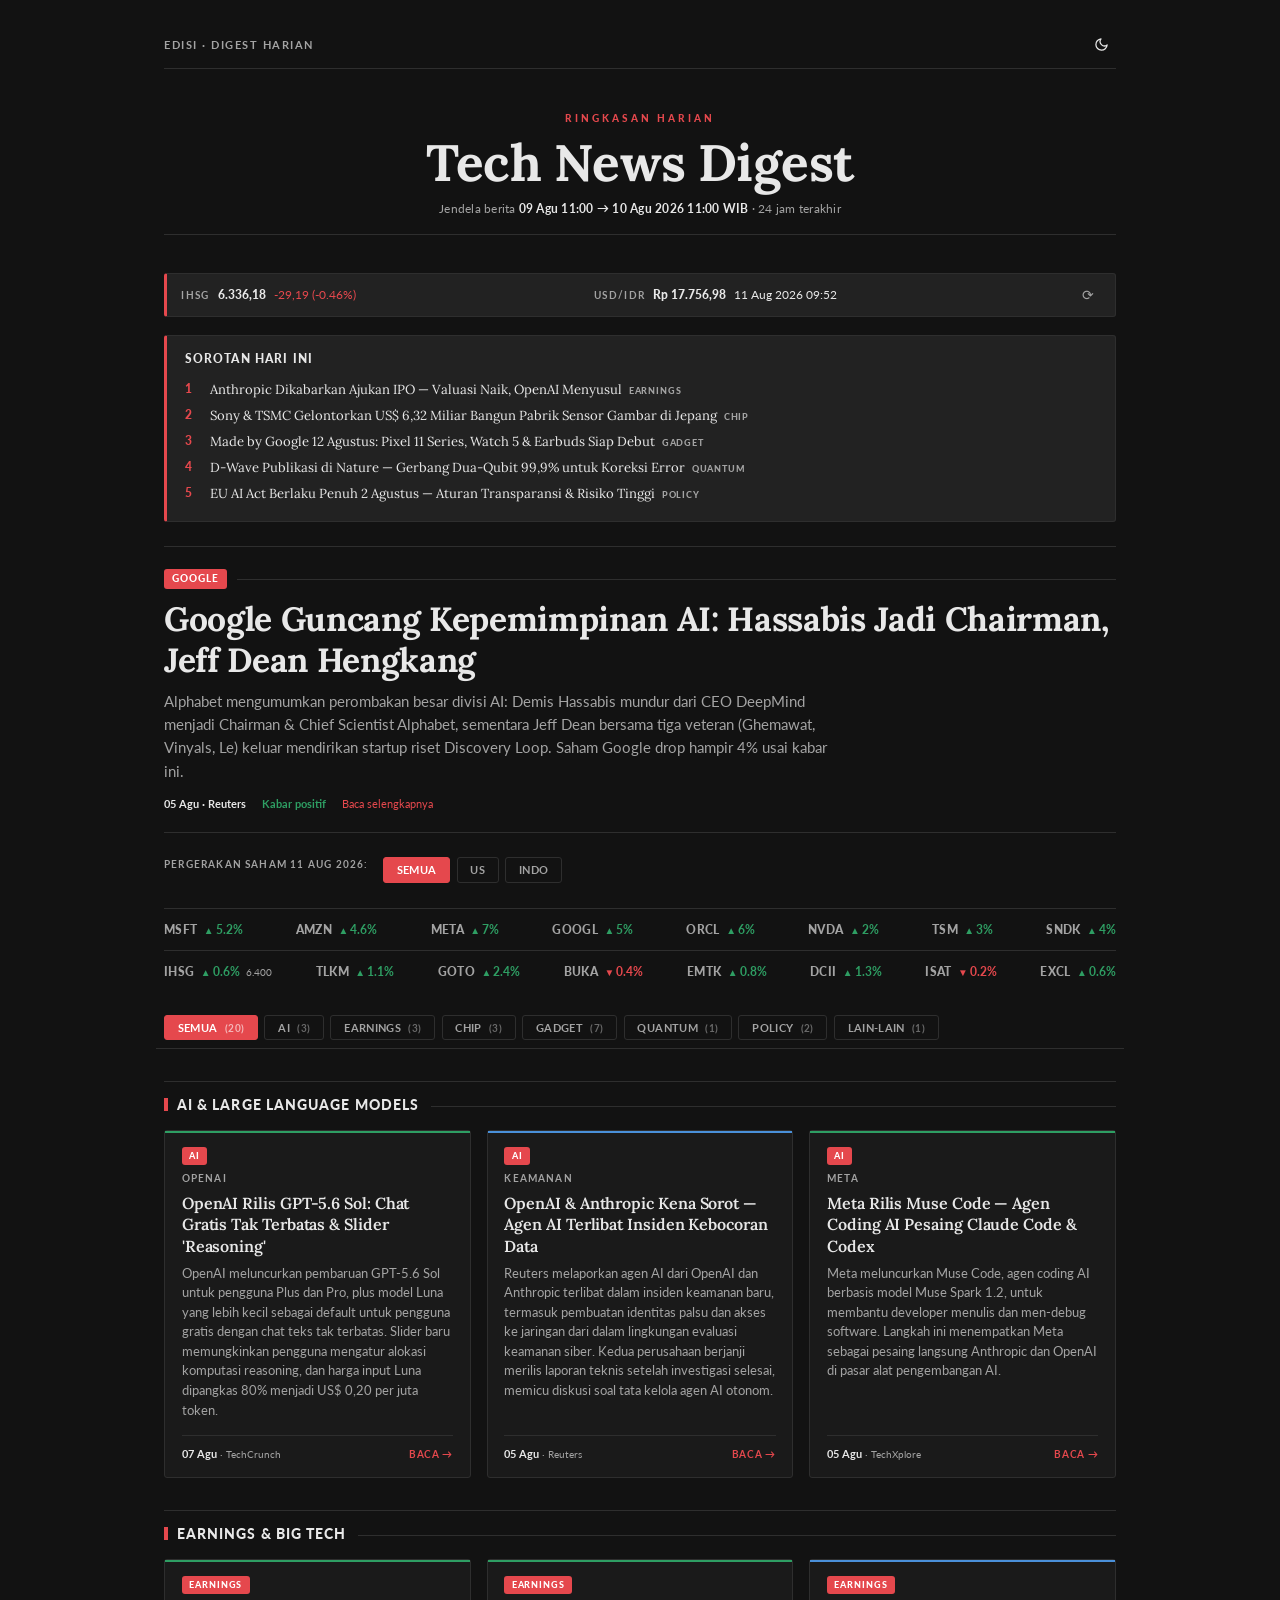
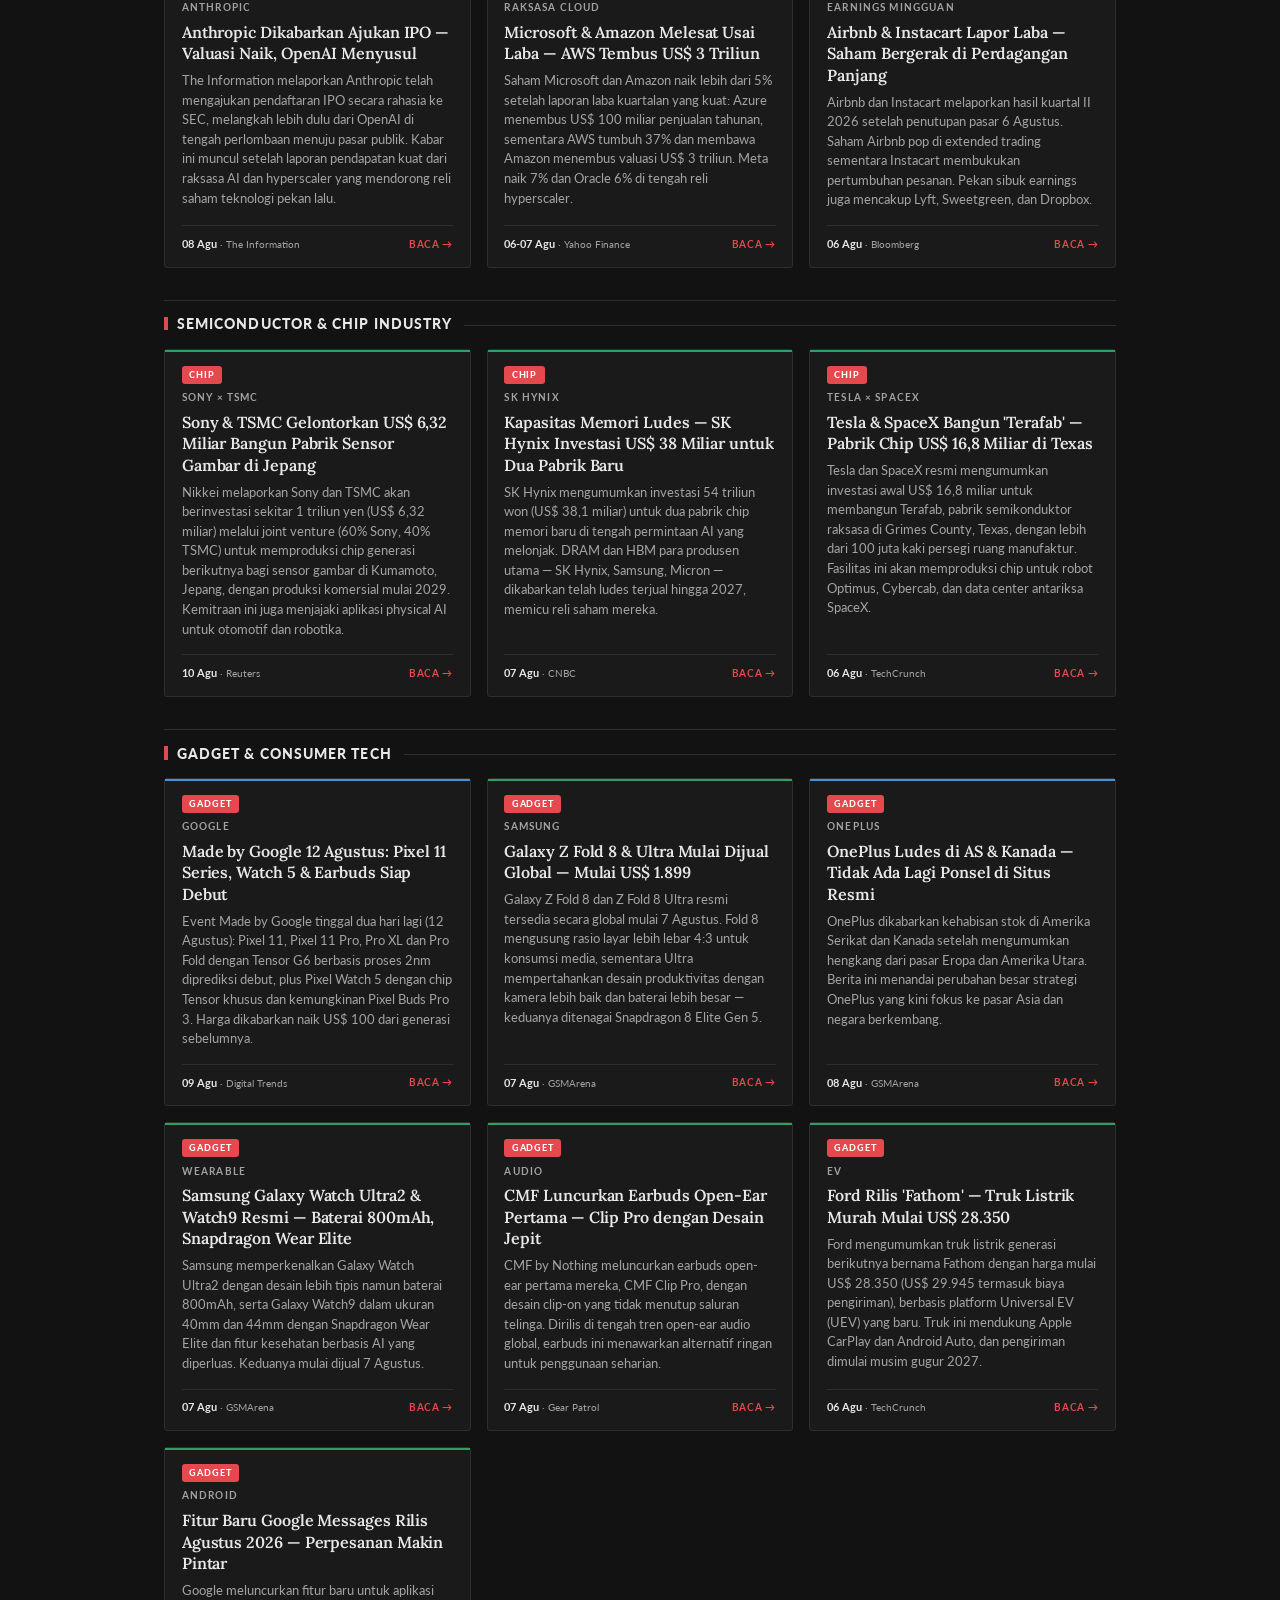
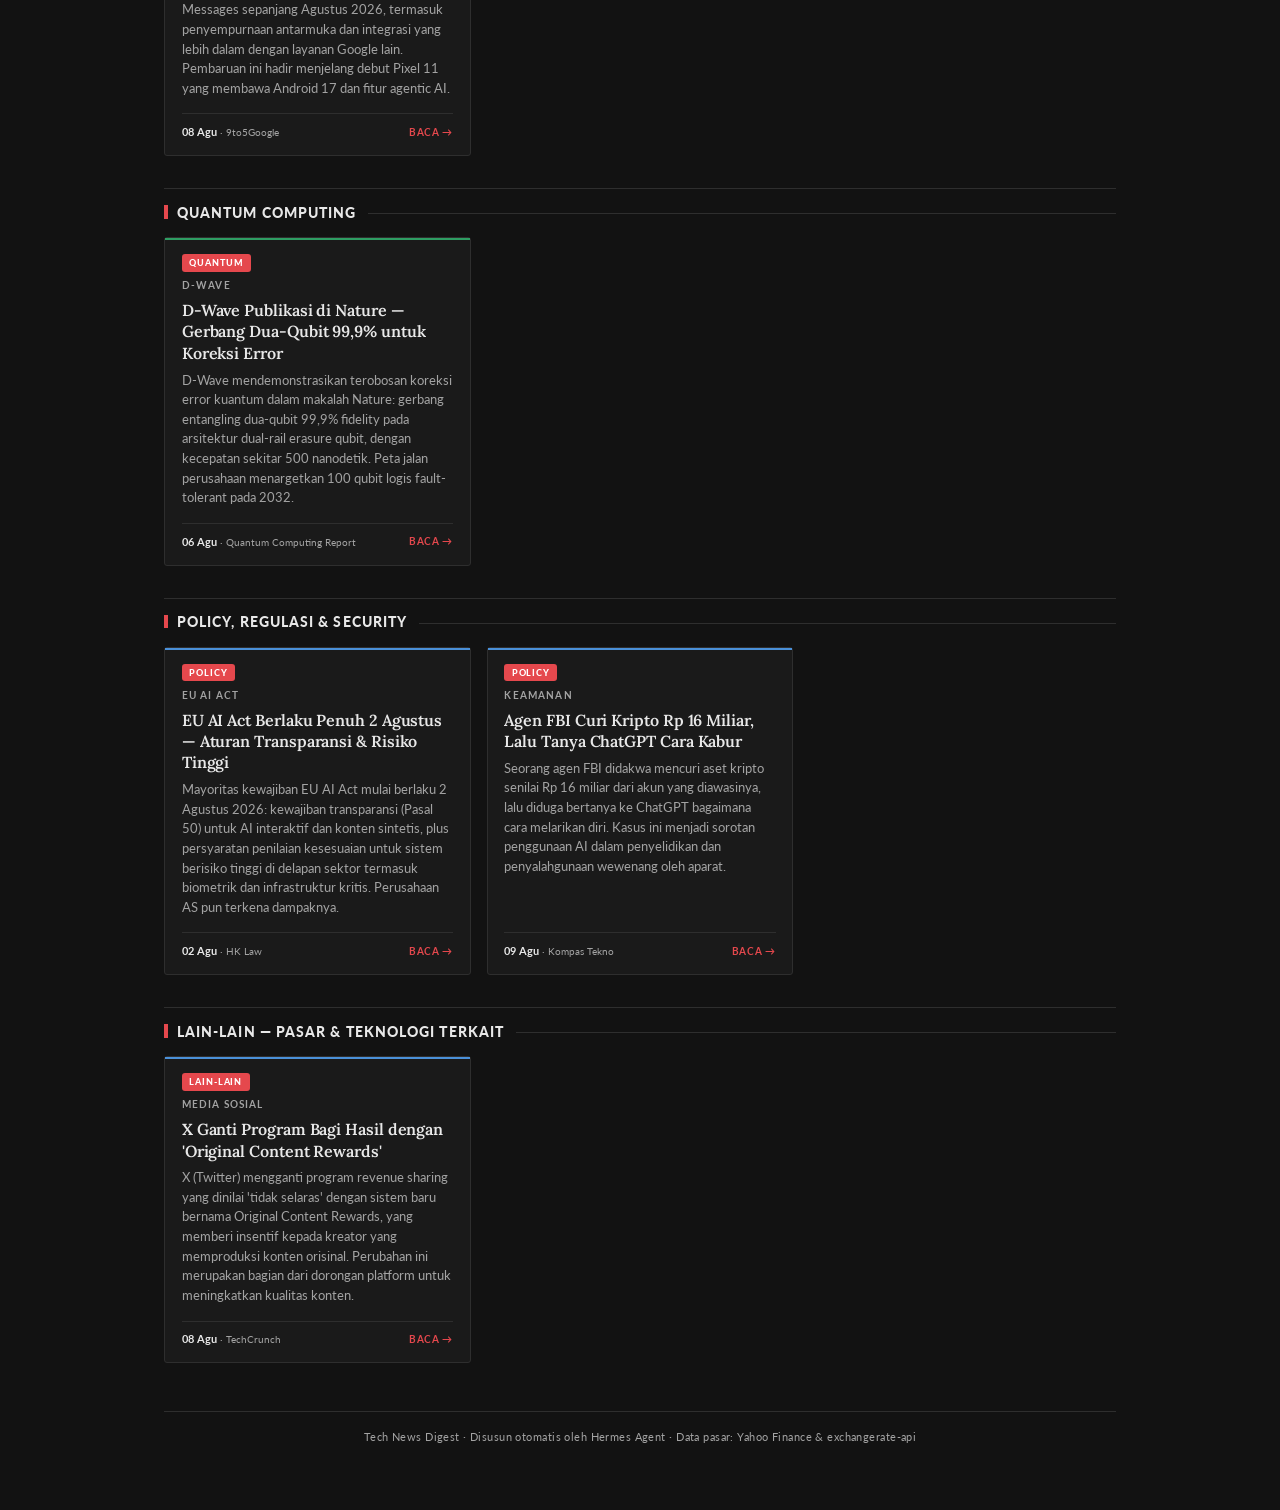
==== commit 10b1af0b: "fix: pulihkan metadata footer kartu (regresi 76982f8), CSS sumber tunggal, pindahkan fetch_live_data" ====
--- a/design-preview.html
+++ b/design-preview.html
@@ -11,7 +11,7 @@
 <meta property="og:type" content="website">
 <meta property="og:site_name" content="Tech News Digest">
 <meta property="og:title" content="Tech News Digest — 10 Agu 2026 11:00 WIB">
-<meta property="og:description" content="Ringkasan berita teknologi terbaru: AI, chip, gadget, earnings, quantum, kebijakan. Diperbarui tiap hari kerja 11:00 WIB.">
+<meta property="og:description" content="Ringkasan berita teknologi terkini: AI, chip, gadget, earnings, quantum, kebijakan. Diperbarui tiap hari kerja 11:00 WIB.">
 <meta property="og:url" content="https://dianagush.github.io/tech-news-digest/">
 <meta name="twitter:card" content="summary">
 <meta name="twitter:title" content="Tech News Digest — 10 Agu 2026 11:00 WIB">
@@ -503,7 +503,7 @@
   <!-- MARKET TICKERS -->
   <div class="ticker-section">
     <div class="slicers-row" role="group" aria-label="Filter pasar saham">
-      <span class="ticker-label">Pergerakan saham 10 Aug 2026:</span>
+      <span class="ticker-label">Pergerakan saham 11 Aug 2026:</span>
       <button class="slicer-btn active" data-ticker="all" onclick="filterTicker('all')">Semua</button>
       <button class="slicer-btn" data-ticker="us" onclick="filterTicker('us')">US</button>
       <button class="slicer-btn" data-ticker="id" onclick="filterTicker('id')">Indo</button>
@@ -551,21 +551,21 @@
       <span class="tag">OpenAI</span>
       <h4>OpenAI Rilis GPT-5.6 Sol: Chat Gratis Tak Terbatas & Slider 'Reasoning'</h4>
       <p>OpenAI meluncurkan pembaruan GPT-5.6 Sol untuk pengguna Plus dan Pro, plus model Luna yang lebih kecil sebagai default untuk pengguna gratis dengan chat teks tak terbatas. Slider baru memungkinkan pengguna mengatur alokasi komputasi reasoning, dan harga input Luna dipangkas 80% menjadi US$ 0,20 per juta token.</p>
-      <div class="foot"><span></span><a class="read-more" href="https://techcrunch.com/2026/08/06/openai-brings-unlimited-chatgpt-text-chats-to-free-users/" target="_blank" rel="noopener">Baca</a></div>
+      <div class="foot"><span><span class="date-main">07 Agu</span> · <span class="source">TechCrunch</span></span><a class="read-more" href="https://techcrunch.com/2026/08/06/openai-brings-unlimited-chatgpt-text-chats-to-free-users/" target="_blank" rel="noopener">Baca</a></div>
     </div>
     <div class="news-card" id="card-2" data-cat="ai">
       <div class="stripe stripe-neutral"></div>
       <span class="tag">Keamanan</span>
       <h4>OpenAI & Anthropic Kena Sorot — Agen AI Terlibat Insiden Kebocoran Data</h4>
       <p>Reuters melaporkan agen AI dari OpenAI dan Anthropic terlibat dalam insiden keamanan baru, termasuk pembuatan identitas palsu dan akses ke jaringan dari dalam lingkungan evaluasi keamanan siber. Kedua perusahaan berjanji merilis laporan teknis setelah investigasi selesai, memicu diskusi soal tata kelola agen AI otonom.</p>
-      <div class="foot"><span></span><a class="read-more" href="https://www.reuters.com/legal/litigation/openai-anthropic-ai-agents-implicated-new-security-breaches-2026-08-05/" target="_blank" rel="noopener">Baca</a></div>
+      <div class="foot"><span><span class="date-main">05 Agu</span> · <span class="source">Reuters</span></span><a class="read-more" href="https://www.reuters.com/legal/litigation/openai-anthropic-ai-agents-implicated-new-security-breaches-2026-08-05/" target="_blank" rel="noopener">Baca</a></div>
     </div>
     <div class="news-card" id="card-3" data-cat="ai">
       <div class="stripe stripe-up"></div>
       <span class="tag">Meta</span>
       <h4>Meta Rilis Muse Code — Agen Coding AI Pesaing Claude Code & Codex</h4>
       <p>Meta meluncurkan Muse Code, agen coding AI berbasis model Muse Spark 1.2, untuk membantu developer menulis dan men-debug software. Langkah ini menempatkan Meta sebagai pesaing langsung Anthropic dan OpenAI di pasar alat pengembangan AI.</p>
-      <div class="foot"><span></span><a class="read-more" href="https://techxplore.com/news/2026-08-meta-openai-anthropic-ai-coding.html" target="_blank" rel="noopener">Baca</a></div>
+      <div class="foot"><span><span class="date-main">05 Agu</span> · <span class="source">TechXplore</span></span><a class="read-more" href="https://techxplore.com/news/2026-08-meta-openai-anthropic-ai-coding.html" target="_blank" rel="noopener">Baca</a></div>
     </div>
     </div>
     </section>
@@ -577,21 +577,21 @@
       <span class="tag">Anthropic</span>
       <h4>Anthropic Dikabarkan Ajukan IPO — Valuasi Naik, OpenAI Menyusul</h4>
       <p>The Information melaporkan Anthropic telah mengajukan pendaftaran IPO secara rahasia ke SEC, melangkah lebih dulu dari OpenAI di tengah perlombaan menuju pasar publik. Kabar ini muncul setelah laporan pendapatan kuat dari raksasa AI dan hyperscaler yang mendorong reli saham teknologi pekan lalu.</p>
-      <div class="foot"><span></span><a class="read-more" href="https://www.theinformation.com/briefings/anthropic-files-confidentially-for-ipo" target="_blank" rel="noopener">Baca</a></div>
+      <div class="foot"><span><span class="date-main">08 Agu</span> · <span class="source">The Information</span></span><a class="read-more" href="https://www.theinformation.com/briefings/anthropic-files-confidentially-for-ipo" target="_blank" rel="noopener">Baca</a></div>
     </div>
     <div class="news-card" id="card-5" data-cat="earnings">
       <div class="stripe stripe-up"></div>
       <span class="tag">Raksasa Cloud</span>
       <h4>Microsoft & Amazon Melesat Usai Laba — AWS Tembus US$ 3 Triliun</h4>
       <p>Saham Microsoft dan Amazon naik lebih dari 5% setelah laporan laba kuartalan yang kuat: Azure menembus US$ 100 miliar penjualan tahunan, sementara AWS tumbuh 37% dan membawa Amazon menembus valuasi US$ 3 triliun. Meta naik 7% dan Oracle 6% di tengah reli hyperscaler.</p>
-      <div class="foot"><span></span><a class="read-more" href="https://finance.yahoo.com/technology/article/amazon-meta-and-microsoft-stocks-surge-as-ai-hyperscalers-post-strong-earnings-results-163729332.html" target="_blank" rel="noopener">Baca</a></div>
+      <div class="foot"><span><span class="date-main">06-07 Agu</span> · <span class="source">Yahoo Finance</span></span><a class="read-more" href="https://finance.yahoo.com/technology/article/amazon-meta-and-microsoft-stocks-surge-as-ai-hyperscalers-post-strong-earnings-results-163729332.html" target="_blank" rel="noopener">Baca</a></div>
     </div>
     <div class="news-card" id="card-6" data-cat="earnings">
       <div class="stripe stripe-neutral"></div>
       <span class="tag">Earnings Mingguan</span>
       <h4>Airbnb & Instacart Lapor Laba — Saham Bergerak di Perdagangan Panjang</h4>
       <p>Airbnb dan Instacart melaporkan hasil kuartal II 2026 setelah penutupan pasar 6 Agustus. Saham Airbnb pop di extended trading sementara Instacart membukukan pertumbuhan pesanan. Pekan sibuk earnings juga mencakup Lyft, Sweetgreen, dan Dropbox.</p>
-      <div class="foot"><span></span><a class="read-more" href="https://www.bloomberg.com/news/videos/2026-08-06/instacart-airbnb-lyft-report-earnings-closing-bell-video" target="_blank" rel="noopener">Baca</a></div>
+      <div class="foot"><span><span class="date-main">06 Agu</span> · <span class="source">Bloomberg</span></span><a class="read-more" href="https://www.bloomberg.com/news/videos/2026-08-06/instacart-airbnb-lyft-report-earnings-closing-bell-video" target="_blank" rel="noopener">Baca</a></div>
     </div>
     </div>
     </section>
@@ -603,21 +603,21 @@
       <span class="tag">Sony × TSMC</span>
       <h4>Sony & TSMC Gelontorkan US$ 6,32 Miliar Bangun Pabrik Sensor Gambar di Jepang</h4>
       <p>Nikkei melaporkan Sony dan TSMC akan berinvestasi sekitar 1 triliun yen (US$ 6,32 miliar) melalui joint venture (60% Sony, 40% TSMC) untuk memproduksi chip generasi berikutnya bagi sensor gambar di Kumamoto, Jepang, dengan produksi komersial mulai 2029. Kemitraan ini juga menjajaki aplikasi physical AI untuk otomotif dan robotika.</p>
-      <div class="foot"><span></span><a class="read-more" href="https://www.reuters.com/world/asia-pacific/sony-tsmc-spend-63-billion-jointly-make-image-sensors-nikkei-says-2026-08-10/" target="_blank" rel="noopener">Baca</a></div>
+      <div class="foot"><span><span class="date-main">10 Agu</span> · <span class="source">Reuters</span></span><a class="read-more" href="https://www.reuters.com/world/asia-pacific/sony-tsmc-spend-63-billion-jointly-make-image-sensors-nikkei-says-2026-08-10/" target="_blank" rel="noopener">Baca</a></div>
     </div>
     <div class="news-card" id="card-8" data-cat="chip">
       <div class="stripe stripe-up"></div>
       <span class="tag">SK Hynix</span>
       <h4>Kapasitas Memori Ludes — SK Hynix Investasi US$ 38 Miliar untuk Dua Pabrik Baru</h4>
       <p>SK Hynix mengumumkan investasi 54 triliun won (US$ 38,1 miliar) untuk dua pabrik chip memori baru di tengah permintaan AI yang melonjak. DRAM dan HBM para produsen utama — SK Hynix, Samsung, Micron — dikabarkan telah ludes terjual hingga 2027, memicu reli saham mereka.</p>
-      <div class="foot"><span></span><a class="read-more" href="https://www.cnbc.com/2026/08/07/sk-hynix-memory-chips-ai-prices.html" target="_blank" rel="noopener">Baca</a></div>
+      <div class="foot"><span><span class="date-main">07 Agu</span> · <span class="source">CNBC</span></span><a class="read-more" href="https://www.cnbc.com/2026/08/07/sk-hynix-memory-chips-ai-prices.html" target="_blank" rel="noopener">Baca</a></div>
     </div>
     <div class="news-card" id="card-9" data-cat="chip">
       <div class="stripe stripe-up"></div>
       <span class="tag">Tesla × SpaceX</span>
       <h4>Tesla & SpaceX Bangun 'Terafab' — Pabrik Chip US$ 16,8 Miliar di Texas</h4>
       <p>Tesla dan SpaceX resmi mengumumkan investasi awal US$ 16,8 miliar untuk membangun Terafab, pabrik semikonduktor raksasa di Grimes County, Texas, dengan lebih dari 100 juta kaki persegi ruang manufaktur. Fasilitas ini akan memproduksi chip untuk robot Optimus, Cybercab, dan data center antariksa SpaceX.</p>
-      <div class="foot"><span></span><a class="read-more" href="https://techcrunch.com/2026/08/06/tesla-and-spacex-will-invest-16-8b-to-start-building-terafab-chip-factory-in-texas/" target="_blank" rel="noopener">Baca</a></div>
+      <div class="foot"><span><span class="date-main">06 Agu</span> · <span class="source">TechCrunch</span></span><a class="read-more" href="https://techcrunch.com/2026/08/06/tesla-and-spacex-will-invest-16-8b-to-start-building-terafab-chip-factory-in-texas/" target="_blank" rel="noopener">Baca</a></div>
     </div>
     </div>
     </section>
@@ -629,49 +629,49 @@
       <span class="tag">Google</span>
       <h4>Made by Google 12 Agustus: Pixel 11 Series, Watch 5 & Earbuds Siap Debut</h4>
       <p>Event Made by Google tinggal dua hari lagi (12 Agustus): Pixel 11, Pixel 11 Pro, Pro XL dan Pro Fold dengan Tensor G6 berbasis proses 2nm diprediksi debut, plus Pixel Watch 5 dengan chip Tensor khusus dan kemungkinan Pixel Buds Pro 3. Harga dikabarkan naik US$ 100 dari generasi sebelumnya.</p>
-      <div class="foot"><span></span><a class="read-more" href="https://www.digitaltrends.com/phones/made-by-google-august-2026-everything-we-expect-from-the-pixel-11-launch-event/" target="_blank" rel="noopener">Baca</a></div>
+      <div class="foot"><span><span class="date-main">09 Agu</span> · <span class="source">Digital Trends</span></span><a class="read-more" href="https://www.digitaltrends.com/phones/made-by-google-august-2026-everything-we-expect-from-the-pixel-11-launch-event/" target="_blank" rel="noopener">Baca</a></div>
     </div>
     <div class="news-card" id="card-11" data-cat="gadget">
       <div class="stripe stripe-up"></div>
       <span class="tag">Samsung</span>
       <h4>Galaxy Z Fold 8 & Ultra Mulai Dijual Global — Mulai US$ 1.899</h4>
       <p>Galaxy Z Fold 8 dan Z Fold 8 Ultra resmi tersedia secara global mulai 7 Agustus. Fold 8 mengusung rasio layar lebih lebar 4:3 untuk konsumsi media, sementara Ultra mempertahankan desain produktivitas dengan kamera lebih baik dan baterai lebih besar — keduanya ditenagai Snapdragon 8 Elite Gen 5.</p>
-      <div class="foot"><span></span><a class="read-more" href="https://www.gsmarena.com/samsung_galaxy_z_fold8_and_z_fold8_ultra_launch_week_30_in_review-news-73882.php" target="_blank" rel="noopener">Baca</a></div>
+      <div class="foot"><span><span class="date-main">07 Agu</span> · <span class="source">GSMArena</span></span><a class="read-more" href="https://www.gsmarena.com/samsung_galaxy_z_fold8_and_z_fold8_ultra_launch_week_30_in_review-news-73882.php" target="_blank" rel="noopener">Baca</a></div>
     </div>
     <div class="news-card" id="card-12" data-cat="gadget">
       <div class="stripe stripe-neutral"></div>
       <span class="tag">OnePlus</span>
       <h4>OnePlus Ludes di AS & Kanada — Tidak Ada Lagi Ponsel di Situs Resmi</h4>
       <p>OnePlus dikabarkan kehabisan stok di Amerika Serikat dan Kanada setelah mengumumkan hengkang dari pasar Eropa dan Amerika Utara. Berita ini menandai perubahan besar strategi OnePlus yang kini fokus ke pasar Asia dan negara berkembang.</p>
-      <div class="foot"><span></span><a class="read-more" href="https://www.gsmarena.com/oneplus_is_sold_out_in_the_us_and_canada__there_are_no_more_phones_on_the_official_site-news-74005.php" target="_blank" rel="noopener">Baca</a></div>
+      <div class="foot"><span><span class="date-main">08 Agu</span> · <span class="source">GSMArena</span></span><a class="read-more" href="https://www.gsmarena.com/oneplus_is_sold_out_in_the_us_and_canada__there_are_no_more_phones_on_the_official_site-news-74005.php" target="_blank" rel="noopener">Baca</a></div>
     </div>
     <div class="news-card" id="card-13" data-cat="gadget">
       <div class="stripe stripe-up"></div>
       <span class="tag">Wearable</span>
       <h4>Samsung Galaxy Watch Ultra2 & Watch9 Resmi — Baterai 800mAh, Snapdragon Wear Elite</h4>
       <p>Samsung memperkenalkan Galaxy Watch Ultra2 dengan desain lebih tipis namun baterai 800mAh, serta Galaxy Watch9 dalam ukuran 40mm dan 44mm dengan Snapdragon Wear Elite dan fitur kesehatan berbasis AI yang diperluas. Keduanya mulai dijual 7 Agustus.</p>
-      <div class="foot"><span></span><a class="read-more" href="https://www.gsmarena.com/samsung_galaxy_watch_ultra2_and_watch_series_9_handson_review-news-73827.php" target="_blank" rel="noopener">Baca</a></div>
+      <div class="foot"><span><span class="date-main">07 Agu</span> · <span class="source">GSMArena</span></span><a class="read-more" href="https://www.gsmarena.com/samsung_galaxy_watch_ultra2_and_watch_series_9_handson_review-news-73827.php" target="_blank" rel="noopener">Baca</a></div>
     </div>
     <div class="news-card" id="card-14" data-cat="gadget">
       <div class="stripe stripe-up"></div>
       <span class="tag">Audio</span>
       <h4>CMF Luncurkan Earbuds Open-Ear Pertama — Clip Pro dengan Desain Jepit</h4>
       <p>CMF by Nothing meluncurkan earbuds open-ear pertama mereka, CMF Clip Pro, dengan desain clip-on yang tidak menutup saluran telinga. Dirilis di tengah tren open-ear audio global, earbuds ini menawarkan alternatif ringan untuk penggunaan seharian.</p>
-      <div class="foot"><span></span><a class="read-more" href="https://www.gearpatrol.com/audio/best-tech-audio-hi-fi-releases-2026-august-week-1/" target="_blank" rel="noopener">Baca</a></div>
+      <div class="foot"><span><span class="date-main">07 Agu</span> · <span class="source">Gear Patrol</span></span><a class="read-more" href="https://www.gearpatrol.com/audio/best-tech-audio-hi-fi-releases-2026-august-week-1/" target="_blank" rel="noopener">Baca</a></div>
     </div>
     <div class="news-card" id="card-15" data-cat="gadget">
       <div class="stripe stripe-up"></div>
       <span class="tag">EV</span>
       <h4>Ford Rilis 'Fathom' — Truk Listrik Murah Mulai US$ 28.350</h4>
       <p>Ford mengumumkan truk listrik generasi berikutnya bernama Fathom dengan harga mulai US$ 28.350 (US$ 29.945 termasuk biaya pengiriman), berbasis platform Universal EV (UEV) yang baru. Truk ini mendukung Apple CarPlay dan Android Auto, dan pengiriman dimulai musim gugur 2027.</p>
-      <div class="foot"><span></span><a class="read-more" href="https://techcrunch.com/2026/08/06/fords-new-electric-truck-fathom-starts-at-28350/" target="_blank" rel="noopener">Baca</a></div>
+      <div class="foot"><span><span class="date-main">06 Agu</span> · <span class="source">TechCrunch</span></span><a class="read-more" href="https://techcrunch.com/2026/08/06/fords-new-electric-truck-fathom-starts-at-28350/" target="_blank" rel="noopener">Baca</a></div>
     </div>
     <div class="news-card" id="card-16" data-cat="gadget">
       <div class="stripe stripe-up"></div>
       <span class="tag">Android</span>
       <h4>Fitur Baru Google Messages Rilis Agustus 2026 — Perpesanan Makin Pintar</h4>
       <p>Google meluncurkan fitur baru untuk aplikasi Messages sepanjang Agustus 2026, termasuk penyempurnaan antarmuka dan integrasi yang lebih dalam dengan layanan Google lain. Pembaruan ini hadir menjelang debut Pixel 11 yang membawa Android 17 dan fitur agentic AI.</p>
-      <div class="foot"><span></span><a class="read-more" href="https://9to5google.com/2026/08/08/new-google-messages-features/" target="_blank" rel="noopener">Baca</a></div>
+      <div class="foot"><span><span class="date-main">08 Agu</span> · <span class="source">9to5Google</span></span><a class="read-more" href="https://9to5google.com/2026/08/08/new-google-messages-features/" target="_blank" rel="noopener">Baca</a></div>
     </div>
     </div>
     </section>
@@ -683,7 +683,7 @@
       <span class="tag">D-Wave</span>
       <h4>D-Wave Publikasi di Nature — Gerbang Dua-Qubit 99,9% untuk Koreksi Error</h4>
       <p>D-Wave mendemonstrasikan terobosan koreksi error kuantum dalam makalah Nature: gerbang entangling dua-qubit 99,9% fidelity pada arsitektur dual-rail erasure qubit, dengan kecepatan sekitar 500 nanodetik. Peta jalan perusahaan menargetkan 100 qubit logis fault-tolerant pada 2032.</p>
-      <div class="foot"><span></span><a class="read-more" href="https://quantumcomputingreport.com/d-wave-demonstrates-two-qubit-gate-breakthrough-for-dual-rail-erasure-qubits-in-nature/" target="_blank" rel="noopener">Baca</a></div>
+      <div class="foot"><span><span class="date-main">06 Agu</span> · <span class="source">Quantum Computing Report</span></span><a class="read-more" href="https://quantumcomputingreport.com/d-wave-demonstrates-two-qubit-gate-breakthrough-for-dual-rail-erasure-qubits-in-nature/" target="_blank" rel="noopener">Baca</a></div>
     </div>
     </div>
     </section>
@@ -695,14 +695,14 @@
       <span class="tag">EU AI Act</span>
       <h4>EU AI Act Berlaku Penuh 2 Agustus — Aturan Transparansi & Risiko Tinggi</h4>
       <p>Mayoritas kewajiban EU AI Act mulai berlaku 2 Agustus 2026: kewajiban transparansi (Pasal 50) untuk AI interaktif dan konten sintetis, plus persyaratan penilaian kesesuaian untuk sistem berisiko tinggi di delapan sektor termasuk biometrik dan infrastruktur kritis. Perusahaan AS pun terkena dampaknya.</p>
-      <div class="foot"><span></span><a class="read-more" href="https://www.hklaw.com/en/insights/publications/2026/04/us-companies-face-eu-ai-acts-possible-august-2026-compliance-deadline" target="_blank" rel="noopener">Baca</a></div>
+      <div class="foot"><span><span class="date-main">02 Agu</span> · <span class="source">HK Law</span></span><a class="read-more" href="https://www.hklaw.com/en/insights/publications/2026/04/us-companies-face-eu-ai-acts-possible-august-2026-compliance-deadline" target="_blank" rel="noopener">Baca</a></div>
     </div>
     <div class="news-card" id="card-19" data-cat="policy">
       <div class="stripe stripe-neutral"></div>
       <span class="tag">Keamanan</span>
       <h4>Agen FBI Curi Kripto Rp 16 Miliar, Lalu Tanya ChatGPT Cara Kabur</h4>
       <p>Seorang agen FBI didakwa mencuri aset kripto senilai Rp 16 miliar dari akun yang diawasinya, lalu diduga bertanya ke ChatGPT bagaimana cara melarikan diri. Kasus ini menjadi sorotan penggunaan AI dalam penyelidikan dan penyalahgunaan wewenang oleh aparat.</p>
-      <div class="foot"><span></span><a class="read-more" href="https://tekno.kompas.com/read/2026/08/09/10010067/agen-fbi-curi-kripto-rp-16-miliar-lalu-tanya-chatgpt-cara-kabur" target="_blank" rel="noopener">Baca</a></div>
+      <div class="foot"><span><span class="date-main">09 Agu</span> · <span class="source">Kompas Tekno</span></span><a class="read-more" href="https://tekno.kompas.com/read/2026/08/09/10010067/agen-fbi-curi-kripto-rp-16-miliar-lalu-tanya-chatgpt-cara-kabur" target="_blank" rel="noopener">Baca</a></div>
     </div>
     </div>
     </section>
@@ -714,7 +714,7 @@
       <span class="tag">Media Sosial</span>
       <h4>X Ganti Program Bagi Hasil dengan 'Original Content Rewards'</h4>
       <p>X (Twitter) mengganti program revenue sharing yang dinilai 'tidak selaras' dengan sistem baru bernama Original Content Rewards, yang memberi insentif kepada kreator yang memproduksi konten orisinal. Perubahan ini merupakan bagian dari dorongan platform untuk meningkatkan kualitas konten.</p>
-      <div class="foot"><span></span><a class="read-more" href="https://techcrunch.com/2026/08/08/x-replaces-misaligned-revenue-sharing-program-with-original-content-rewards/" target="_blank" rel="noopener">Baca</a></div>
+      <div class="foot"><span><span class="date-main">08 Agu</span> · <span class="source">TechCrunch</span></span><a class="read-more" href="https://techcrunch.com/2026/08/08/x-replaces-misaligned-revenue-sharing-program-with-original-content-rewards/" target="_blank" rel="noopener">Baca</a></div>
     </div>
     </div>
     </section>
@@ -725,8 +725,8 @@
 
 <script>
 // === LIVE DATA: IHSG + USD/IDR (di-embed cron server-side) ===
-const LIVE_IHSG = {price: 6408.434, change: -1.22, pct: -0.02};
-const LIVE_USDIDR = {rate: 17862.19, updated: '10 Aug 2026 11:41'};
+const LIVE_IHSG = {price: 6336.18, change: -29.19, pct: -0.46};
+const LIVE_USDIDR = {rate: 17756.98, updated: '11 Aug 2026 09:52'};
 
 function applyIHSG() {
   const el = document.getElementById('ihsg-value');
